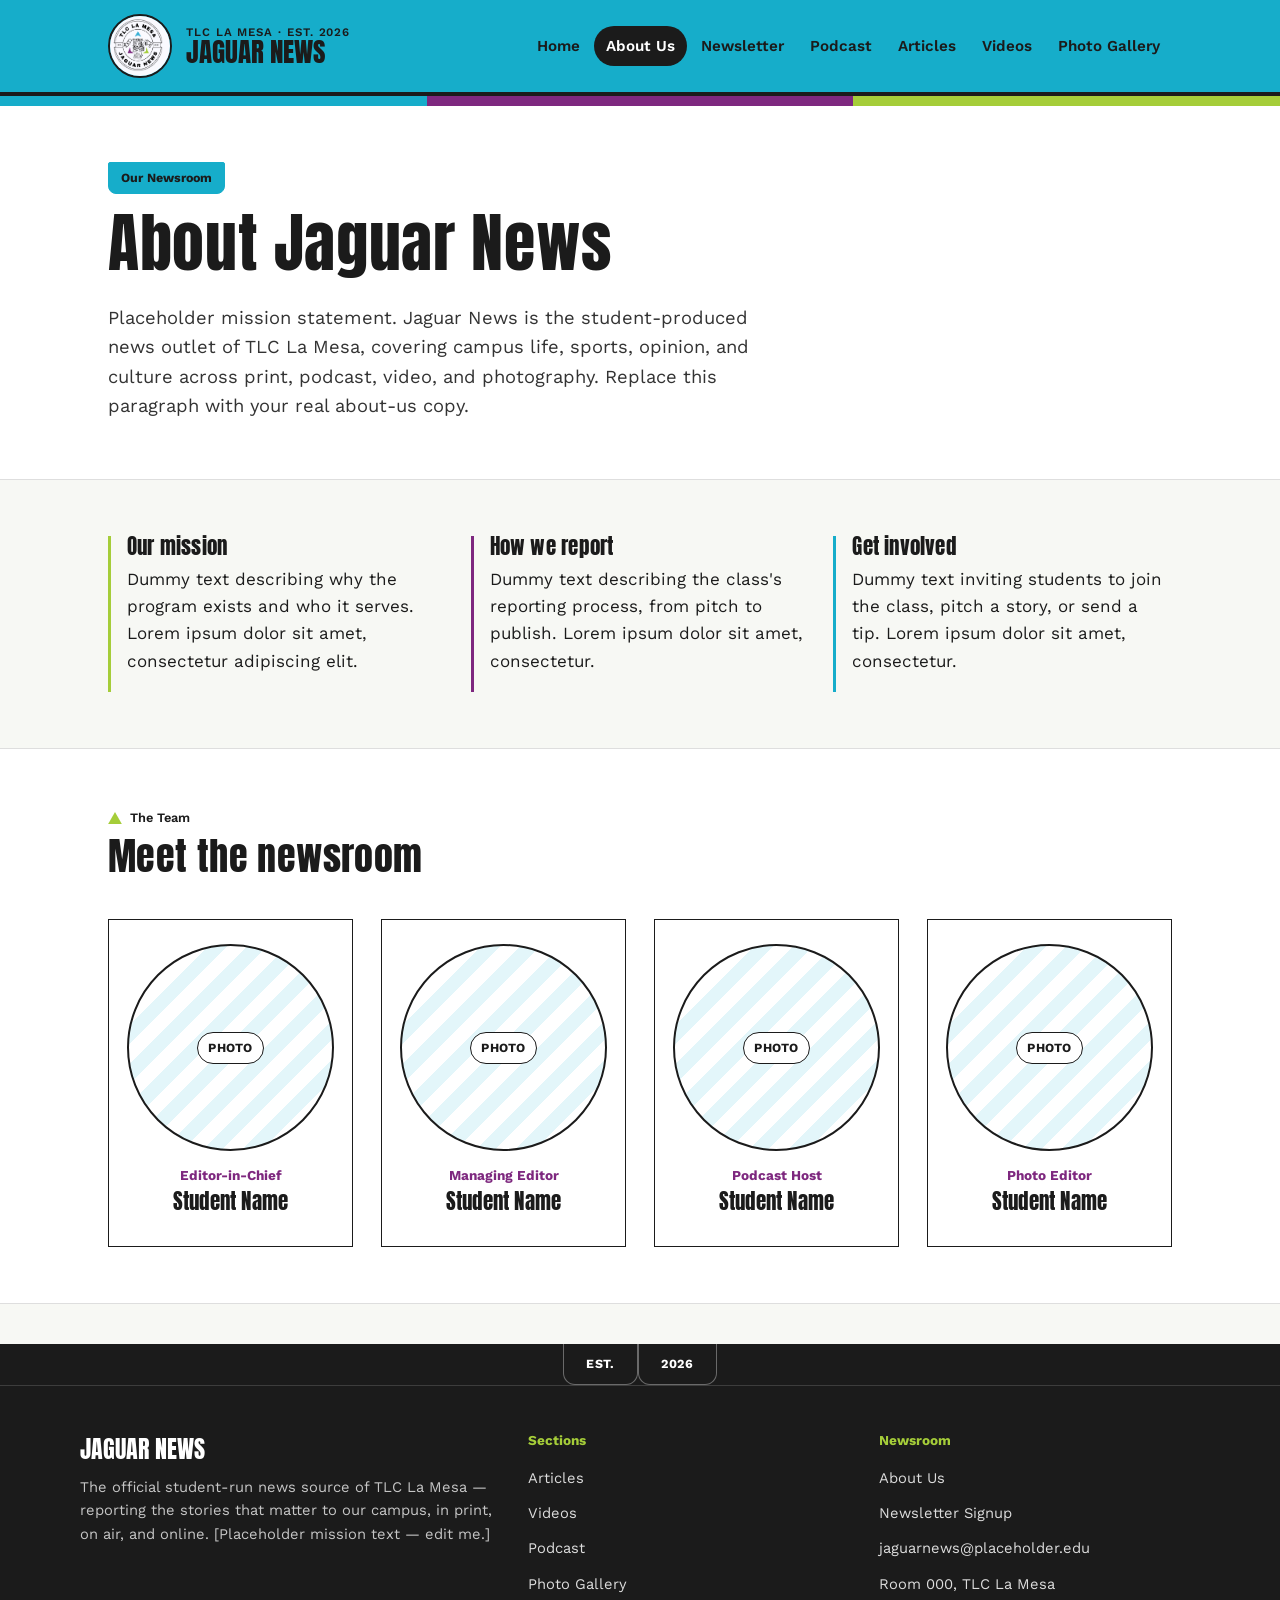
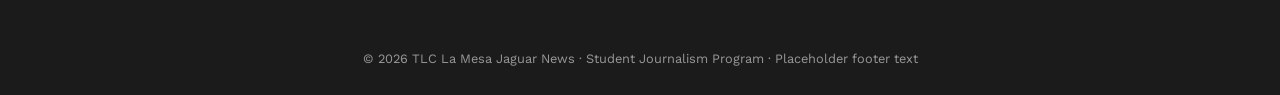
==== about.html @ 75e4c97e "Add files via upload" ====
<!DOCTYPE html>
<html lang="en">
<head>
<meta charset="UTF-8">
<meta name="viewport" content="width=device-width, initial-scale=1.0">
<title>About Us · Jaguar News — TLC La Mesa</title>
<link rel="stylesheet" href="styles.css">
</head>
<body data-page="about">
  <header class="masthead">
    <div class="wrap masthead-bar">
      <a href="index.html" class="masthead-brand">
        <img src="assets/logo.png" alt="TLC La Mesa Jaguar News badge logo">
        <span class="titles">
          <span class="kicker">TLC LA MESA · EST. 2026</span>
          <span class="name">JAGUAR NEWS</span>
        </span>
      </a>
      <nav class="masthead-nav">
        <a href="index.html">Home</a>
        <a href="about.html" class="active">About Us</a>
        <a href="newsletter.html">Newsletter</a>
        <a href="podcast.html">Podcast</a>
        <a href="articles.html">Articles</a>
        <a href="videos.html">Videos</a>
        <a href="gallery.html">Photo Gallery</a>
      </nav>
    </div>
  </header>
  <div class="ribbon"><span></span><span></span><span></span></div>

  <section class="page-head">
    <div class="wrap">
      <div class="tag-strip"><span class="tag cyan">Our Newsroom</span></div>
      <h1>About Jaguar News</h1>
      <p class="lede" data-field="lede">Placeholder mission statement. Jaguar News is the student-produced news outlet of TLC La Mesa, covering campus life, sports, opinion, and culture across print, podcast, video, and photography. Replace this paragraph with your real about-us copy.</p>
    </div>
  </section>

  <section class="block">
    <div class="wrap">
      <div class="value-row">
        <div class="value">
          <h3>Our mission</h3>
          <p data-field="mission">Dummy text describing why the program exists and who it serves. Lorem ipsum dolor sit amet, consectetur adipiscing elit.</p>
        </div>
        <div class="value">
          <h3>How we report</h3>
          <p data-field="how_we_report">Dummy text describing the class's reporting process, from pitch to publish. Lorem ipsum dolor sit amet, consectetur.</p>
        </div>
        <div class="value">
          <h3>Get involved</h3>
          <p data-field="get_involved">Dummy text inviting students to join the class, pitch a story, or send a tip. Lorem ipsum dolor sit amet, consectetur.</p>
        </div>
      </div>
    </div>
  </section>

  <section class="block alt">
    <div class="wrap">
      <div class="block-head">
        <div>
          <span class="eyebrow-tri"><svg viewBox="0 0 16 14"><polygon points="8,0 16,14 0,14" fill="#a5cd39"/></svg> The Team</span>
          <h2>Meet the newsroom</h2>
        </div>
      </div>
      <div class="grid cols-4" data-list="team" data-template="team-card" data-item-tag="div" data-item-class="card staff-card">
        <div class="card staff-card">
          <div class="ph r-1-1" data-label="PHOTO"></div>
          <p class="role">Editor-in-Chief</p>
          <h3>Student Name</h3>
        </div>
        <div class="card staff-card">
          <div class="ph r-1-1" data-label="PHOTO"></div>
          <p class="role">Managing Editor</p>
          <h3>Student Name</h3>
        </div>
        <div class="card staff-card">
          <div class="ph r-1-1" data-label="PHOTO"></div>
          <p class="role">Podcast Host</p>
          <h3>Student Name</h3>
        </div>
        <div class="card staff-card">
          <div class="ph r-1-1" data-label="PHOTO"></div>
          <p class="role">Photo Editor</p>
          <h3>Student Name</h3>
        </div>
      </div>
    </div>
  </section>

  <footer class="site-foot">
    <div class="foot-tabs">
      <span class="foot-tab">EST.</span>
      <span class="foot-tab">2026</span>
    </div>
    <div class="wrap foot-main">
      <div>
        <div class="name">JAGUAR NEWS</div>
        <p>The official student-run news source of TLC La Mesa — reporting the stories that matter to our campus, in print, on air, and online. [Placeholder mission text — edit me.]</p>
      </div>
      <div>
        <h4>Sections</h4>
        <ul>
          <li><a href="articles.html">Articles</a></li>
          <li><a href="videos.html">Videos</a></li>
          <li><a href="podcast.html">Podcast</a></li>
          <li><a href="gallery.html">Photo Gallery</a></li>
        </ul>
      </div>
      <div>
        <h4>Newsroom</h4>
        <ul>
          <li><a href="about.html">About Us</a></li>
          <li><a href="newsletter.html">Newsletter Signup</a></li>
          <li><a href="mailto:jaguarnews@placeholder.edu">jaguarnews@placeholder.edu</a></li>
          <li><a href="#">Room 000, TLC La Mesa</a></li>
        </ul>
      </div>
    </div>
    <div class="foot-bottom">&copy; 2026 TLC La Mesa Jaguar News · Student Journalism Program · Placeholder footer text</div>
  </footer>

<script src="assets/content-loader.js" defer></script>
</body>
</html>
---- styles.css ----
/* ============================================================
   TLC LA MESA — JAGUAR NEWS
   Shared stylesheet
   ============================================================ */

@import url('https://fonts.googleapis.com/css2?family=Anton&family=Work+Sans:ital,wght@0,400;0,500;0,600;0,700;1,400&display=swap');

:root{
  --cyan:        #16adca;
  --cyan-dark:   #0e8aa3;
  --cyan-pale:   #e3f6fa;
  --purple:      #7e287f;
  --green:       #a5cd39;
  --ink:         #1b1b1b;
  --paper:       #f7f8f4;
  --white:       #ffffff;
  --line:        rgba(27,27,27,.14);

  --font-display: 'Anton', 'Arial Narrow', sans-serif;
  --font-body: 'Work Sans', -apple-system, BlinkMacSystemFont, sans-serif;

  --max: 1120px;
}

*{ box-sizing:border-box; }
html{ scroll-behavior:smooth; }

body{
  margin:0;
  background:var(--paper);
  color:var(--ink);
  font-family:var(--font-body);
  font-size:17px;
  line-height:1.6;
  -webkit-font-smoothing:antialiased;
}

img{ max-width:100%; display:block; }

a{ color:var(--purple); text-decoration-thickness:1.5px; text-underline-offset:2px; }
a:focus-visible, button:focus-visible, input:focus-visible{
  outline:3px solid var(--cyan-dark);
  outline-offset:2px;
}

.wrap{ max-width:var(--max); margin:0 auto; padding:0 28px; }

h1,h2,h3{
  font-family:var(--font-display);
  font-weight:400;
  letter-spacing:.01em;
  line-height:1.05;
  margin:0 0 .4em;
}
h1{ font-size:clamp(2.4rem, 5vw, 4rem); }
h2{ font-size:clamp(1.7rem, 3.2vw, 2.4rem); }
h3{ font-size:1.3rem; }
p{ margin:0 0 1em; }

.eyebrow-tri{
  display:inline-flex;
  align-items:center;
  gap:8px;
  font-family:var(--font-body);
  font-weight:600;
  font-size:.8rem;
  color:var(--ink);
  margin-bottom:.6em;
}
.eyebrow-tri svg{ width:14px; height:12px; flex:none; }

/* ---------- Masthead ---------- */
.masthead{
  background:var(--cyan);
  border-bottom:4px solid var(--ink);
}
.masthead-bar{
  display:flex;
  align-items:center;
  gap:18px;
  padding:14px 28px;
  flex-wrap:wrap;
}
.masthead-brand{
  display:flex;
  align-items:center;
  gap:14px;
  text-decoration:none;
  color:var(--ink);
  margin-right:auto;
}
.masthead-brand img{
  width:64px;
  height:64px;
  border-radius:50%;
  background:var(--white);
  border:2px solid var(--ink);
}
.masthead-brand .titles{ line-height:1.05; }
.masthead-brand .titles .kicker{
  font-family:var(--font-body);
  font-weight:600;
  font-size:.72rem;
  letter-spacing:.08em;
  display:block;
}
.masthead-brand .titles .name{
  font-family:var(--font-display);
  font-size:1.7rem;
  display:block;
}

nav.masthead-nav{
  display:flex;
  flex-wrap:wrap;
  gap:4px 2px;
}
nav.masthead-nav a{
  color:var(--ink);
  text-decoration:none;
  font-weight:600;
  font-size:.95rem;
  padding:8px 12px;
  border-radius:999px;
  transition:background .15s ease;
}
nav.masthead-nav a:hover{ background:rgba(255,255,255,.45); }
nav.masthead-nav a.active{ background:var(--ink); color:var(--white); }

/* ---------- Ribbon (tri-color strip echoing the logo) ---------- */
.ribbon{
  display:flex;
  height:10px;
}
.ribbon span{ flex:1; }
.ribbon span:nth-child(1){ background:var(--cyan); }
.ribbon span:nth-child(2){ background:var(--purple); }
.ribbon span:nth-child(3){ background:var(--green); }

/* ---------- Page header band ---------- */
.page-head{
  background:var(--white);
  border-bottom:1px solid var(--line);
  padding:56px 0 40px;
}
.page-head .tag-strip{
  display:flex;
  gap:10px;
  margin-bottom:16px;
}
.tag{
  font-family:var(--font-body);
  font-weight:700;
  font-size:.78rem;
  padding:5px 12px 5px 12px;
  border:1.5px solid var(--ink);
  border-radius:2px 2px 8px 8px;
  background:var(--paper);
}
.tag.purple{ background:var(--purple); color:var(--white); border-color:var(--purple); }
.tag.green{ background:var(--green); color:var(--ink); border-color:var(--green); }
.tag.cyan{ background:var(--cyan); color:var(--ink); border-color:var(--cyan); }

.lede{ font-size:1.15rem; max-width:62ch; color:#333; }

/* ---------- Hero (home) ---------- */
.hero{
  background:var(--white);
  border-bottom:1px solid var(--line);
  padding:48px 0 56px;
}
.hero-grid{
  display:grid;
  grid-template-columns:1.1fr .9fr;
  gap:40px;
  align-items:start;
}
.hero h1{ margin-bottom:.3em; }
.byline{
  font-size:.92rem;
  color:#555;
  margin-bottom:1.2em;
}
.byline .dot{ margin:0 8px; opacity:.5; }

.btn{
  display:inline-flex;
  align-items:center;
  gap:8px;
  font-family:var(--font-body);
  font-weight:700;
  font-size:.95rem;
  padding:12px 22px;
  border-radius:999px;
  border:2px solid var(--ink);
  background:var(--ink);
  color:var(--white);
  text-decoration:none;
  cursor:pointer;
}
.btn:hover{ background:var(--white); color:var(--ink); }
.btn.outline{ background:transparent; color:var(--ink); }
.btn.outline:hover{ background:var(--ink); color:var(--white); }
.btn.cyan{ background:var(--cyan); border-color:var(--ink); color:var(--ink); }
.btn.cyan:hover{ background:var(--ink); color:var(--white); }

/* ---------- Placeholder media block ---------- */
.ph{
  position:relative;
  width:100%;
  border:2px solid var(--ink);
  background:
    repeating-linear-gradient(135deg, var(--cyan-pale) 0 14px, var(--white) 14px 28px);
  display:flex;
  align-items:center;
  justify-content:center;
  color:var(--ink);
  overflow:hidden;
}
.ph::after{
  content:attr(data-label);
  position:relative;
  font-family:var(--font-body);
  font-weight:700;
  font-size:.78rem;
  letter-spacing:.02em;
  background:var(--white);
  border:1.5px solid var(--ink);
  padding:5px 10px;
  border-radius:999px;
}
.ph.r-16-9{ aspect-ratio:16/9; }
.ph.r-4-3{ aspect-ratio:4/3; }
.ph.r-1-1{ aspect-ratio:1/1; }
.ph.r-3-2{ aspect-ratio:3/2; }

/* ---------- Section shell ---------- */
section.block{ padding:56px 0; }
section.block.alt{ background:var(--white); border-top:1px solid var(--line); border-bottom:1px solid var(--line); }
.block-head{
  display:flex;
  justify-content:space-between;
  align-items:flex-end;
  gap:20px;
  margin-bottom:28px;
  flex-wrap:wrap;
}
.block-head p{ margin:0; color:#555; max-width:50ch; }

/* ---------- Cards ---------- */
.grid{ display:grid; gap:28px; }
.grid.cols-3{ grid-template-columns:repeat(3,1fr); }
.grid.cols-2{ grid-template-columns:repeat(2,1fr); }
.grid.cols-4{ grid-template-columns:repeat(4,1fr); }

.card{
  background:var(--white);
  border:1.5px solid var(--ink);
  display:flex;
  flex-direction:column;
}
.card .card-body{ padding:18px 20px 22px; }
.card h3{ margin-bottom:.35em; }
.card p{ color:#444; font-size:.96rem; margin-bottom:.8em; }
.card .card-meta{
  font-size:.8rem;
  font-weight:600;
  color:var(--purple);
  margin-bottom:.5em;
}
.card .read-more{ font-weight:700; font-size:.9rem; }

/* pill filters */
.filters{ display:flex; flex-wrap:wrap; gap:10px; margin-bottom:32px; }
.filters button{
  font-family:var(--font-body);
  font-weight:600;
  font-size:.88rem;
  padding:9px 18px;
  border-radius:999px;
  border:1.5px solid var(--ink);
  background:var(--white);
  cursor:pointer;
}
.filters button.is-on{ background:var(--ink); color:var(--white); }

/* ---------- Triangle divider (motif from the badge) ---------- */
.tri-divider{
  display:flex;
  align-items:center;
  justify-content:center;
  gap:14px;
  margin:8px 0 40px;
}
.tri-divider svg{ width:16px; height:14px; }
.tri-divider .rule{ height:1px; background:var(--line); flex:1; max-width:220px; }

/* ---------- Teaser strip (home) ---------- */
.teaser{
  border:1.5px solid var(--ink);
  background:var(--white);
  padding:26px 24px;
  display:flex;
  flex-direction:column;
  gap:10px;
}
.teaser .icon-badge{
  width:46px; height:46px;
  border-radius:50%;
  border:1.5px solid var(--ink);
  display:flex; align-items:center; justify-content:center;
  flex:none;
}
.teaser .icon-badge svg{ width:22px; height:22px; }
.teaser.cyan .icon-badge{ background:var(--cyan); }
.teaser.purple .icon-badge{ background:var(--purple); }
.teaser.green .icon-badge{ background:var(--green); }

/* ---------- Newsletter form (visual placeholder) ---------- */
.signup{
  background:var(--cyan);
  border:2px solid var(--ink);
  padding:36px;
  display:grid;
  grid-template-columns:1.1fr .9fr;
  gap:30px;
  align-items:center;
}
.signup form{ display:flex; gap:0; }
.signup input[type=email]{
  flex:1;
  font-family:var(--font-body);
  font-size:1rem;
  padding:14px 16px;
  border:2px solid var(--ink);
  border-right:none;
  background:var(--white);
}
.signup .btn{ border-radius:0; }

.issue-list{ list-style:none; margin:0; padding:0; }
.issue-list li{
  display:flex;
  justify-content:space-between;
  gap:16px;
  padding:18px 0;
  border-bottom:1px solid var(--line);
}
.issue-list li:first-child{ border-top:1px solid var(--line); }
.issue-list .issue-date{ color:#666; font-size:.88rem; white-space:nowrap; }

/* ---------- Podcast episode rows ---------- */
.episode{
  display:grid;
  grid-template-columns:64px 1fr auto;
  gap:18px;
  align-items:center;
  padding:20px;
  border:1.5px solid var(--ink);
  background:var(--white);
  margin-bottom:16px;
}
.episode .ep-num{
  font-family:var(--font-display);
  font-size:1.6rem;
  color:var(--purple);
  text-align:center;
}
.player-bar{
  display:flex;
  align-items:center;
  gap:10px;
  margin-top:8px;
}
.player-bar .track{
  flex:1;
  height:6px;
  border-radius:999px;
  background:var(--line);
  position:relative;
}
.player-bar .track::before{
  content:"";
  position:absolute; left:0; top:0; bottom:0;
  width:35%;
  border-radius:999px;
  background:var(--cyan-dark);
}
.play-btn{
  width:40px; height:40px;
  border-radius:50%;
  border:2px solid var(--ink);
  background:var(--green);
  display:flex; align-items:center; justify-content:center;
  flex:none;
}
.subscribe-row{ display:flex; flex-wrap:wrap; gap:12px; margin-top:20px; }

/* ---------- Gallery masonry-ish ---------- */
.gallery-grid{
  columns:3;
  column-gap:22px;
}
.gallery-grid figure{
  margin:0 0 22px;
  break-inside:avoid;
  border:1.5px solid var(--ink);
  background:var(--white);
}
.gallery-grid figcaption{
  padding:10px 14px;
  font-size:.85rem;
  color:#444;
}

/* ---------- About / staff ---------- */
.staff-card{
  text-align:center;
  padding:24px 18px 26px;
}
.staff-card .ph.r-1-1{ margin-bottom:14px; border-radius:50%; }
.staff-card .role{ color:var(--purple); font-weight:700; font-size:.85rem; margin-bottom:.3em; }

.value-row{
  display:grid;
  grid-template-columns:repeat(3,1fr);
  gap:24px;
}
.value-row .value{ border-left:3px solid var(--green); padding-left:16px; }
.value-row .value:nth-child(2){ border-left-color:var(--purple); }
.value-row .value:nth-child(3){ border-left-color:var(--cyan); }

/* ---------- Footer ---------- */
footer.site-foot{
  background:var(--ink);
  color:var(--white);
  padding:0;
  margin-top:40px;
}
.foot-tabs{
  display:flex;
  align-items:center;
  justify-content:center;
  gap:0;
  border-bottom:1px solid rgba(255,255,255,.15);
}
.foot-tab{
  font-family:var(--font-body);
  font-weight:700;
  font-size:.78rem;
  letter-spacing:.06em;
  padding:10px 22px;
  border:1px solid rgba(255,255,255,.35);
  border-top:none;
  border-radius:0 0 12px 12px;
}
.foot-main{
  display:grid;
  grid-template-columns:1.3fr 1fr 1fr;
  gap:30px;
  padding:44px 0 28px;
}
.foot-main .name{ font-family:var(--font-display); font-size:1.5rem; margin-bottom:.3em; }
.foot-main p{ color:rgba(255,255,255,.75); font-size:.92rem; }
.foot-main h4{
  font-family:var(--font-body);
  font-size:.85rem;
  font-weight:700;
  margin:0 0 12px;
  color:var(--green);
}
.foot-main ul{ list-style:none; margin:0; padding:0; }
.foot-main li{ margin-bottom:8px; }
.foot-main a{ color:rgba(255,255,255,.85); text-decoration:none; font-size:.92rem; }
.foot-main a:hover{ text-decoration:underline; }
.foot-bottom{
  text-align:center;
  padding:16px 0 26px;
  font-size:.8rem;
  color:rgba(255,255,255,.55);
}

/* ---------- Responsive ---------- */
@media (max-width: 860px){
  .hero-grid, .signup, .value-row{ grid-template-columns:1fr; }
  .grid.cols-3, .grid.cols-4{ grid-template-columns:repeat(2,1fr); }
  .foot-main{ grid-template-columns:1fr; }
  .gallery-grid{ columns:2; }
  .signup form{ flex-direction:column; }
  .signup input[type=email]{ border-right:2px solid var(--ink); }
}
@media (max-width: 560px){
  .grid.cols-3, .grid.cols-4, .grid.cols-2{ grid-template-columns:1fr; }
  .masthead-bar{ flex-direction:column; align-items:flex-start; }
  .gallery-grid{ columns:1; }
  .episode{ grid-template-columns:44px 1fr; }
  .episode .subscribe-row{ grid-column:1/-1; }
}
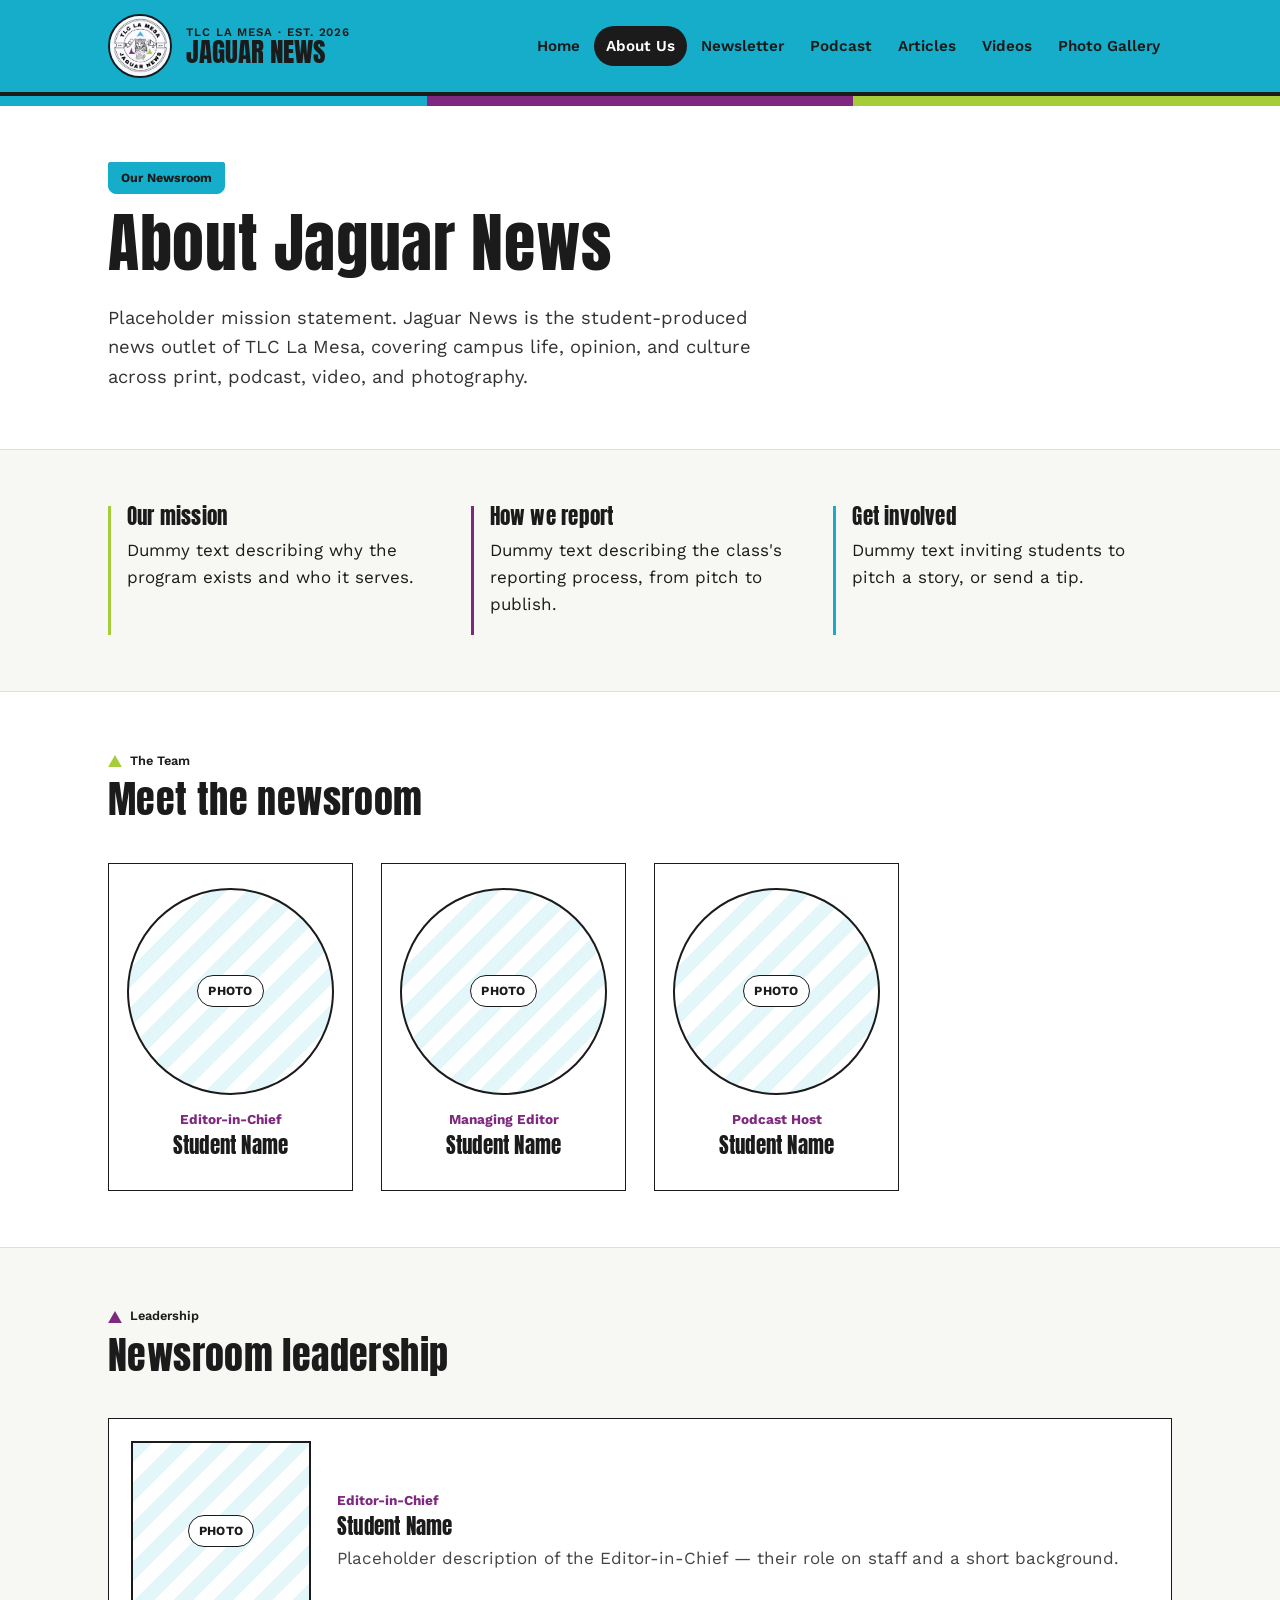
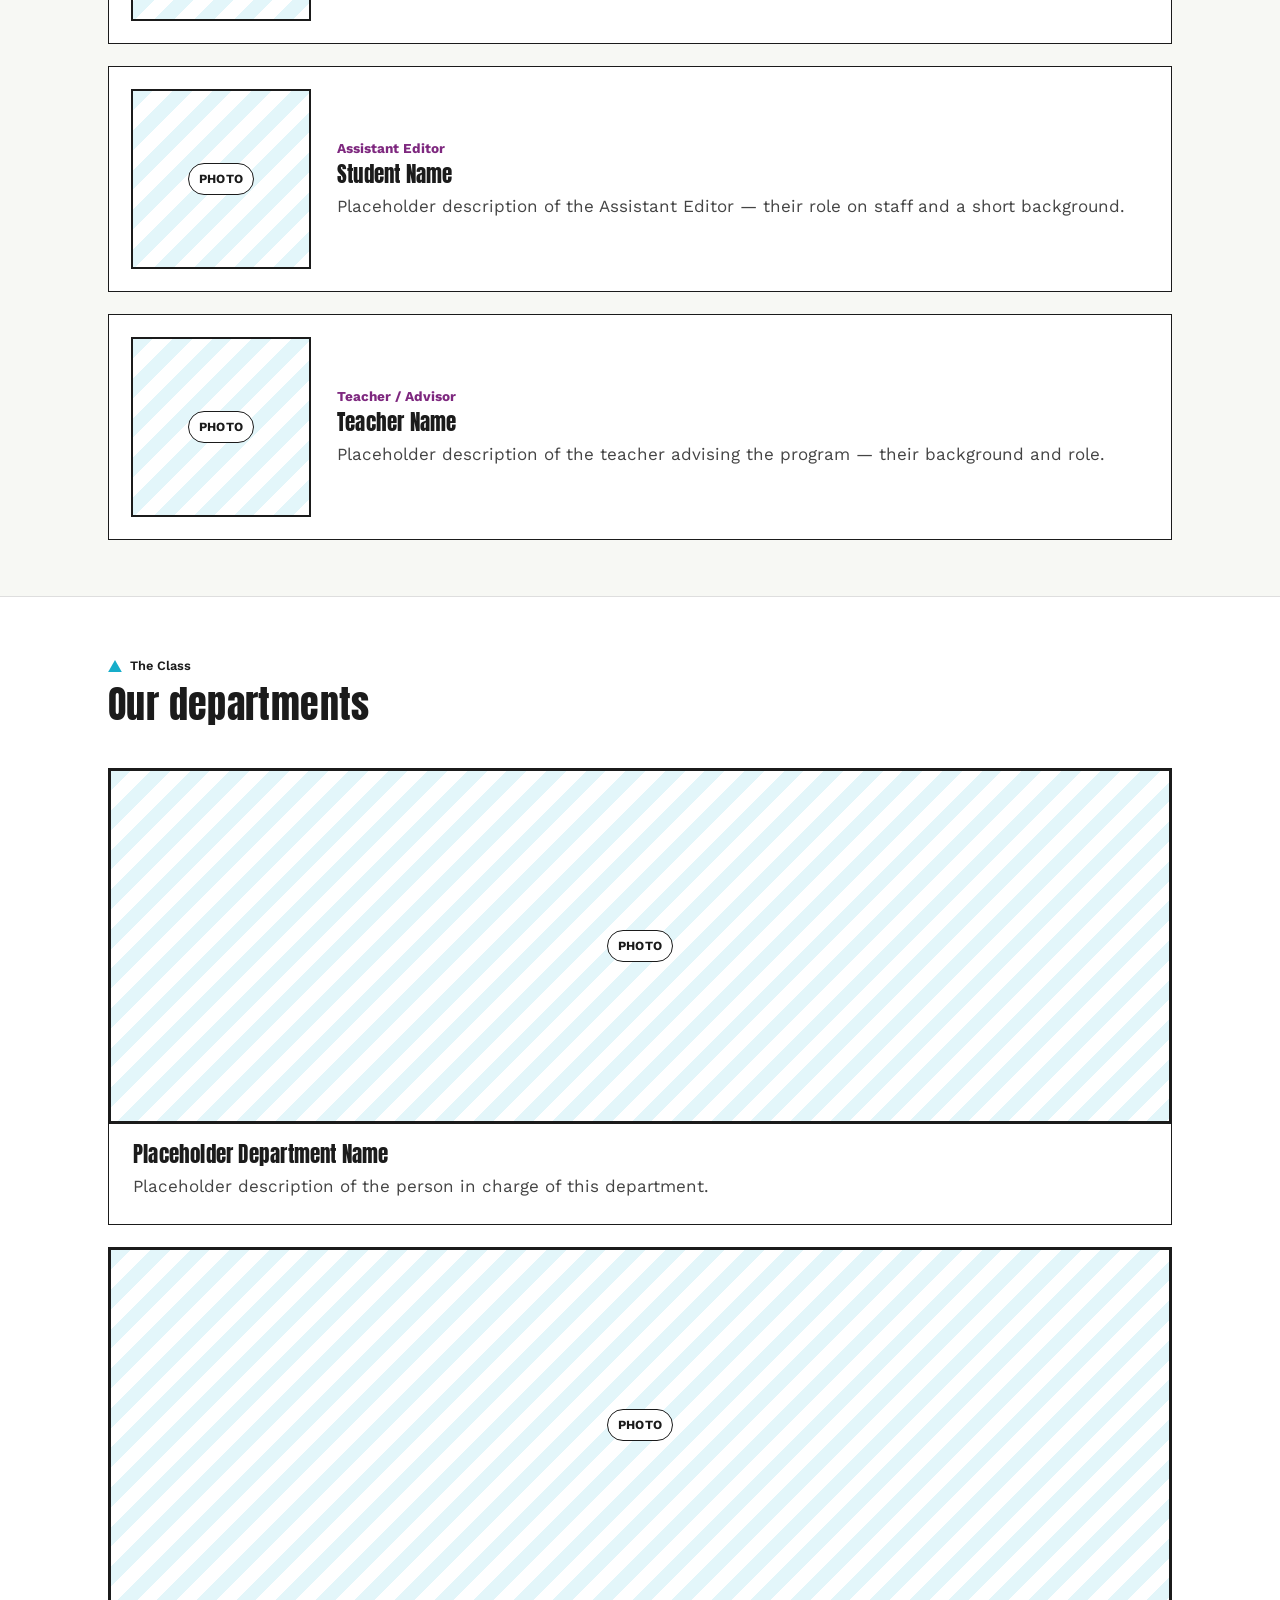
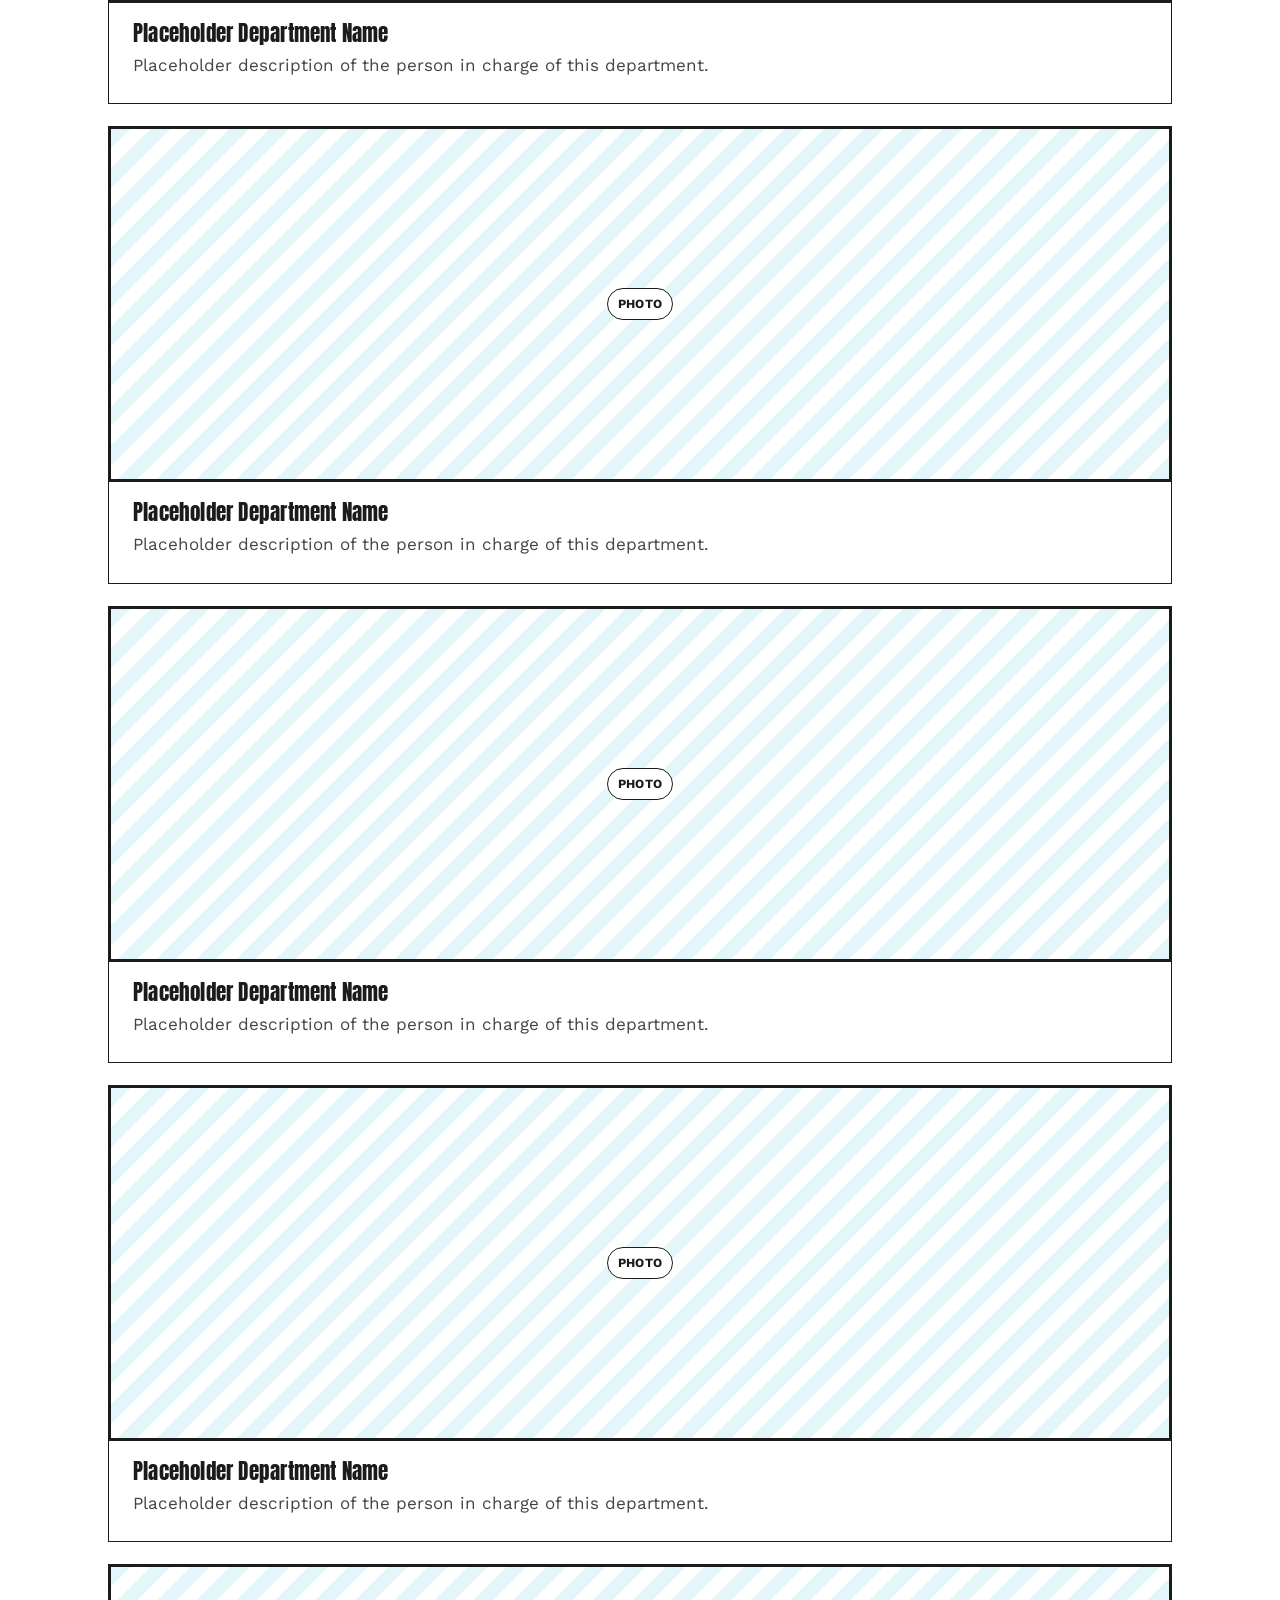
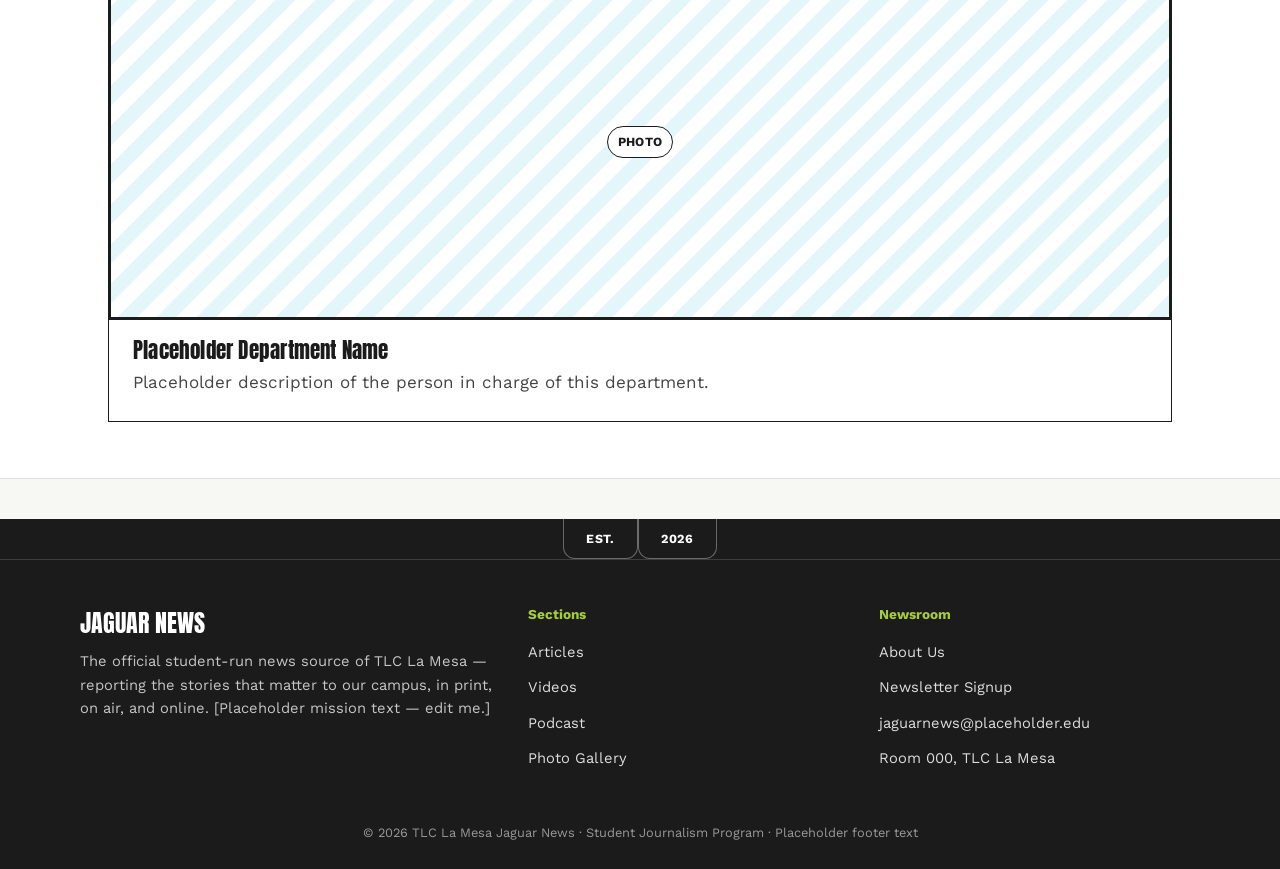
==== commit 3280cf91: "Add files via upload" ====
--- a/about.html
+++ b/about.html
@@ -89,6 +89,106 @@
     </div>
   </section>
 
+  <section class="block">
+    <div class="wrap">
+      <div class="block-head">
+        <div>
+          <span class="eyebrow-tri"><svg viewBox="0 0 16 14"><polygon points="8,0 16,14 0,14" fill="#7e287f"/></svg> Leadership</span>
+          <h2>Newsroom leadership</h2>
+        </div>
+      </div>
+      <div class="leadership-list"
+           data-list="leadership"
+           data-template="leadership-row"
+           data-item-tag="div"
+           data-item-class="leadership-row">
+        <div class="leadership-row">
+          <div class="leadership-photo"><div class="ph r-1-1" data-label="PHOTO"></div></div>
+          <div class="leadership-body">
+            <p class="role">Editor-in-Chief</p>
+            <h3>Student Name</h3>
+            <p>Placeholder description of the Editor-in-Chief — their role on staff and a short background.</p>
+          </div>
+        </div>
+        <div class="leadership-row">
+          <div class="leadership-photo"><div class="ph r-1-1" data-label="PHOTO"></div></div>
+          <div class="leadership-body">
+            <p class="role">Assistant Editor</p>
+            <h3>Student Name</h3>
+            <p>Placeholder description of the Assistant Editor — their role on staff and a short background.</p>
+          </div>
+        </div>
+        <div class="leadership-row">
+          <div class="leadership-photo"><div class="ph r-1-1" data-label="PHOTO"></div></div>
+          <div class="leadership-body">
+            <p class="role">Teacher / Advisor</p>
+            <h3>Teacher Name</h3>
+            <p>Placeholder description of the teacher advising the program — their background and role.</p>
+          </div>
+        </div>
+      </div>
+    </div>
+  </section>
+
+  <section class="block alt">
+    <div class="wrap">
+      <div class="block-head">
+        <div>
+          <span class="eyebrow-tri"><svg viewBox="0 0 16 14"><polygon points="8,0 16,14 0,14" fill="#16adca"/></svg> The Class</span>
+          <h2>Our departments</h2>
+        </div>
+      </div>
+      <div class="department-list"
+           data-list="departments"
+           data-template="department-row"
+           data-item-tag="div"
+           data-item-class="department-row">
+        <div class="department-row">
+          <div class="department-photo"><div class="ph r-3-1" data-label="PHOTO"></div></div>
+          <div class="department-body">
+            <h3>Placeholder Department Name</h3>
+            <p>Placeholder description of the person in charge of this department.</p>
+          </div>
+        </div>
+        <div class="department-row">
+          <div class="department-photo"><div class="ph r-3-1" data-label="PHOTO"></div></div>
+          <div class="department-body">
+            <h3>Placeholder Department Name</h3>
+            <p>Placeholder description of the person in charge of this department.</p>
+          </div>
+        </div>
+        <div class="department-row">
+          <div class="department-photo"><div class="ph r-3-1" data-label="PHOTO"></div></div>
+          <div class="department-body">
+            <h3>Placeholder Department Name</h3>
+            <p>Placeholder description of the person in charge of this department.</p>
+          </div>
+        </div>
+        <div class="department-row">
+          <div class="department-photo"><div class="ph r-3-1" data-label="PHOTO"></div></div>
+          <div class="department-body">
+            <h3>Placeholder Department Name</h3>
+            <p>Placeholder description of the person in charge of this department.</p>
+          </div>
+        </div>
+        <div class="department-row">
+          <div class="department-photo"><div class="ph r-3-1" data-label="PHOTO"></div></div>
+          <div class="department-body">
+            <h3>Placeholder Department Name</h3>
+            <p>Placeholder description of the person in charge of this department.</p>
+          </div>
+        </div>
+        <div class="department-row">
+          <div class="department-photo"><div class="ph r-3-1" data-label="PHOTO"></div></div>
+          <div class="department-body">
+            <h3>Placeholder Department Name</h3>
+            <p>Placeholder description of the person in charge of this department.</p>
+          </div>
+        </div>
+      </div>
+    </div>
+  </section>
+
   <footer class="site-foot">
     <div class="foot-tabs">
       <span class="foot-tab">EST.</span>
--- a/styles.css
+++ b/styles.css
@@ -233,6 +233,33 @@
 .ph.r-4-3{ aspect-ratio:4/3; }
 .ph.r-1-1{ aspect-ratio:1/1; }
 .ph.r-3-2{ aspect-ratio:3/2; }
+.ph.r-3-1{ aspect-ratio:3/1; }
+
+/* ---------- Video embed (YouTube iframe) ----------
+   Same frame look as .ph, but WITHOUT the ::after label pill —
+   that pill is what showed up as a stray empty bar next to real videos. */
+.video-embed{
+  position:relative;
+  width:100%;
+  aspect-ratio:16/9;
+  border:2px solid var(--ink);
+  overflow:hidden;
+}
+.video-embed iframe{
+  display:block;
+  width:100%;
+  height:100%;
+  border:0;
+}
+
+/* ---------- Featured video (videos page top) ---------- */
+.featured-video{
+  max-width:760px;
+  margin:0 auto 48px;
+}
+.featured-video-player{ margin-bottom:18px; }
+.featured-video-title{ margin-bottom:.3em; }
+.featured-video-desc{ color:#444; margin-bottom:0; }
 
 /* ---------- Section shell ---------- */
 section.block{ padding:56px 0; }
@@ -396,22 +423,144 @@
 }
 .subscribe-row{ display:flex; flex-wrap:wrap; gap:12px; margin-top:20px; }
 
-/* ---------- Gallery masonry-ish ---------- */
+/* ---------- Gallery: topic cards with hover preview ---------- */
+.gallery-hint{
+  font-size:.9rem;
+  color:#666;
+  margin:-6px 0 26px;
+}
 .gallery-grid{
+  display:grid;
+  grid-template-columns:repeat(3,1fr);
+  gap:28px;
+}
+.gallery-topic-card{
+  position:relative;
+  display:block;
+  border:1.5px solid var(--ink);
+  background:var(--white);
+  color:var(--ink);
+  text-decoration:none;
+}
+.gtc-cover{
+  aspect-ratio:4/3;
+  overflow:hidden;
+  border-bottom:1.5px solid var(--ink);
+}
+.gtc-cover img{
+  width:100%;
+  height:100%;
+  object-fit:cover;
+}
+.gtc-cover .ph{ height:100%; }
+.gtc-title{ padding:14px 16px 16px; }
+.gtc-title h3{ margin:0; }
+
+/* the preview panel: hidden until hover/focus, floats above the card */
+.gtc-preview{
+  position:absolute;
+  left:50%;
+  bottom:calc(100% + 12px);
+  transform:translate(-50%, 6px);
+  width:min(300px, 80vw);
+  background:var(--white);
+  border:2px solid var(--ink);
+  padding:14px;
+  opacity:0;
+  visibility:hidden;
+  pointer-events:none;
+  transition:opacity .15s ease, transform .15s ease;
+  box-shadow:0 12px 26px rgba(0,0,0,.2);
+  z-index:30;
+}
+.gtc-preview img,
+.gtc-preview .ph{
+  width:100%;
+  aspect-ratio:4/3;
+  object-fit:cover;
+  border:1.5px solid var(--ink);
+  margin-bottom:12px;
+}
+.gtc-preview p{
+  font-size:.9rem;
+  color:#333;
+  margin-bottom:10px;
+}
+.gtc-cta{
+  display:inline-block;
+  font-weight:700;
+  font-size:.86rem;
+  color:var(--purple);
+}
+.gallery-topic-card:hover .gtc-preview,
+.gallery-topic-card:focus-visible .gtc-preview{
+  opacity:1;
+  visibility:visible;
+  pointer-events:auto;
+  transform:translate(-50%, 0);
+}
+
+/* ---------- Photo grid (topic sub-page: every photo in one album) ---------- */
+.back-link{
+  display:inline-block;
+  font-weight:600;
+  font-size:.9rem;
+  margin-bottom:14px;
+}
+.photo-grid{
   columns:3;
   column-gap:22px;
 }
-.gallery-grid figure{
+.photo-grid figure{
   margin:0 0 22px;
   break-inside:avoid;
   border:1.5px solid var(--ink);
   background:var(--white);
 }
-.gallery-grid figcaption{
+.photo-grid figcaption{
   padding:10px 14px;
   font-size:.85rem;
   color:#444;
 }
+
+/* ---------- About page: Leadership (photo left, description right) ---------- */
+.leadership-list{ display:flex; flex-direction:column; gap:22px; }
+.leadership-row{
+  display:grid;
+  grid-template-columns:180px 1fr;
+  gap:26px;
+  align-items:center;
+  border:1.5px solid var(--ink);
+  background:var(--white);
+  padding:22px;
+}
+.leadership-photo img{
+  width:100%;
+  aspect-ratio:1/1;
+  object-fit:cover;
+  border:1.5px solid var(--ink);
+}
+.leadership-photo .ph{ aspect-ratio:1/1; }
+.leadership-body .role{ color:var(--purple); font-weight:700; font-size:.85rem; margin-bottom:.3em; }
+.leadership-body h3{ margin-bottom:.35em; }
+.leadership-body p:last-child{ margin-bottom:0; color:#444; }
+
+/* ---------- About page: Our Departments (photo top, description below) ---------- */
+.department-list{ display:flex; flex-direction:column; gap:22px; }
+.department-row{
+  border:1.5px solid var(--ink);
+  background:var(--white);
+}
+.department-photo{ border-bottom:1.5px solid var(--ink); }
+.department-photo img{
+  width:100%;
+  aspect-ratio:3/1;
+  object-fit:cover;
+  display:block;
+}
+.department-body{ padding:20px 24px 24px; }
+.department-body h3{ margin-bottom:.35em; }
+.department-body p{ color:#444; margin-bottom:0; }
 
 /* ---------- About / staff ---------- */
 .staff-card{
@@ -485,14 +634,21 @@
   .hero-grid, .signup, .value-row{ grid-template-columns:1fr; }
   .grid.cols-3, .grid.cols-4{ grid-template-columns:repeat(2,1fr); }
   .foot-main{ grid-template-columns:1fr; }
-  .gallery-grid{ columns:2; }
+  .gallery-grid{ grid-template-columns:repeat(2,1fr); }
+  .photo-grid{ columns:2; }
   .signup form{ flex-direction:column; }
   .signup input[type=email]{ border-right:2px solid var(--ink); }
+}
+@media (max-width: 640px){
+  .leadership-row{ grid-template-columns:1fr; }
+  .leadership-photo{ max-width:200px; margin:0 auto; }
 }
 @media (max-width: 560px){
   .grid.cols-3, .grid.cols-4, .grid.cols-2{ grid-template-columns:1fr; }
   .masthead-bar{ flex-direction:column; align-items:flex-start; }
-  .gallery-grid{ columns:1; }
+  .gallery-grid{ grid-template-columns:1fr; }
+  .photo-grid{ columns:1; }
+  .gtc-preview{ display:none; } /* on phones there's no hover — tap goes straight to the topic page */
   .episode{ grid-template-columns:44px 1fr; }
   .episode .subscribe-row{ grid-column:1/-1; }
 }
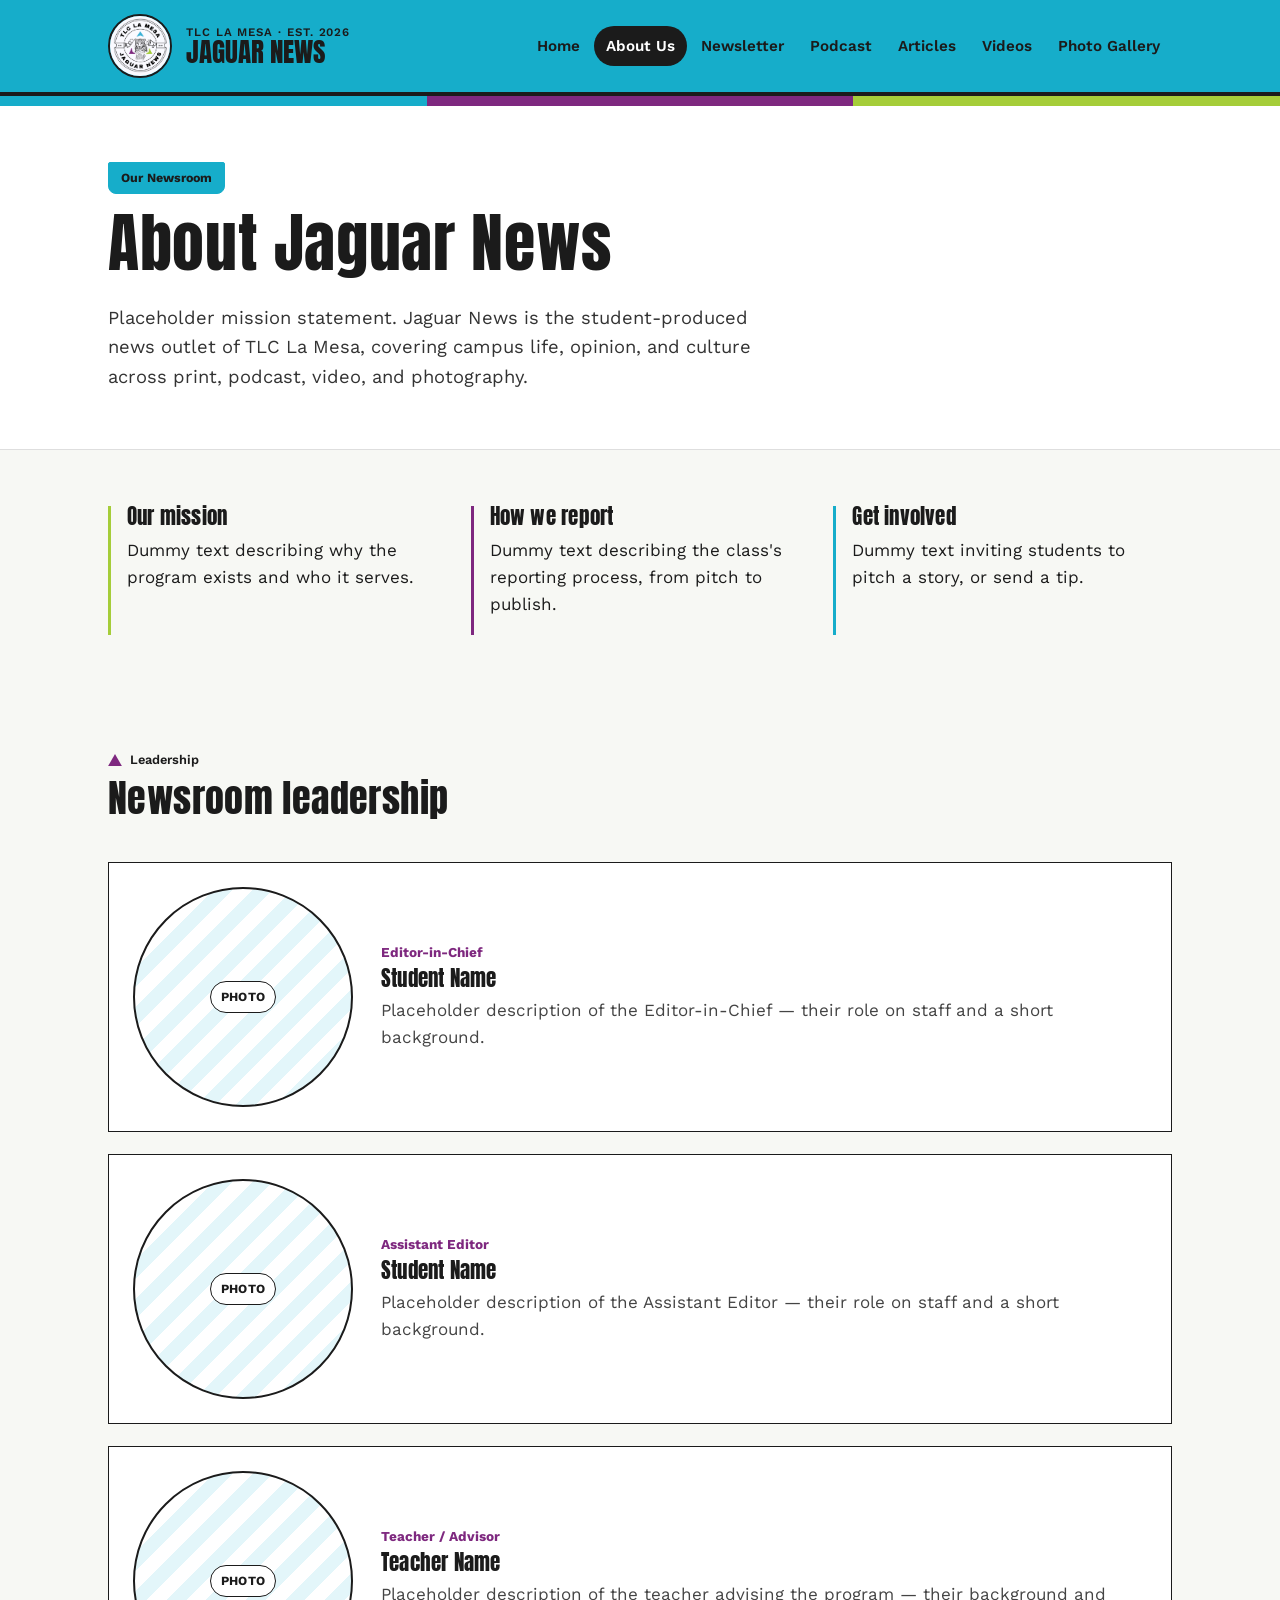
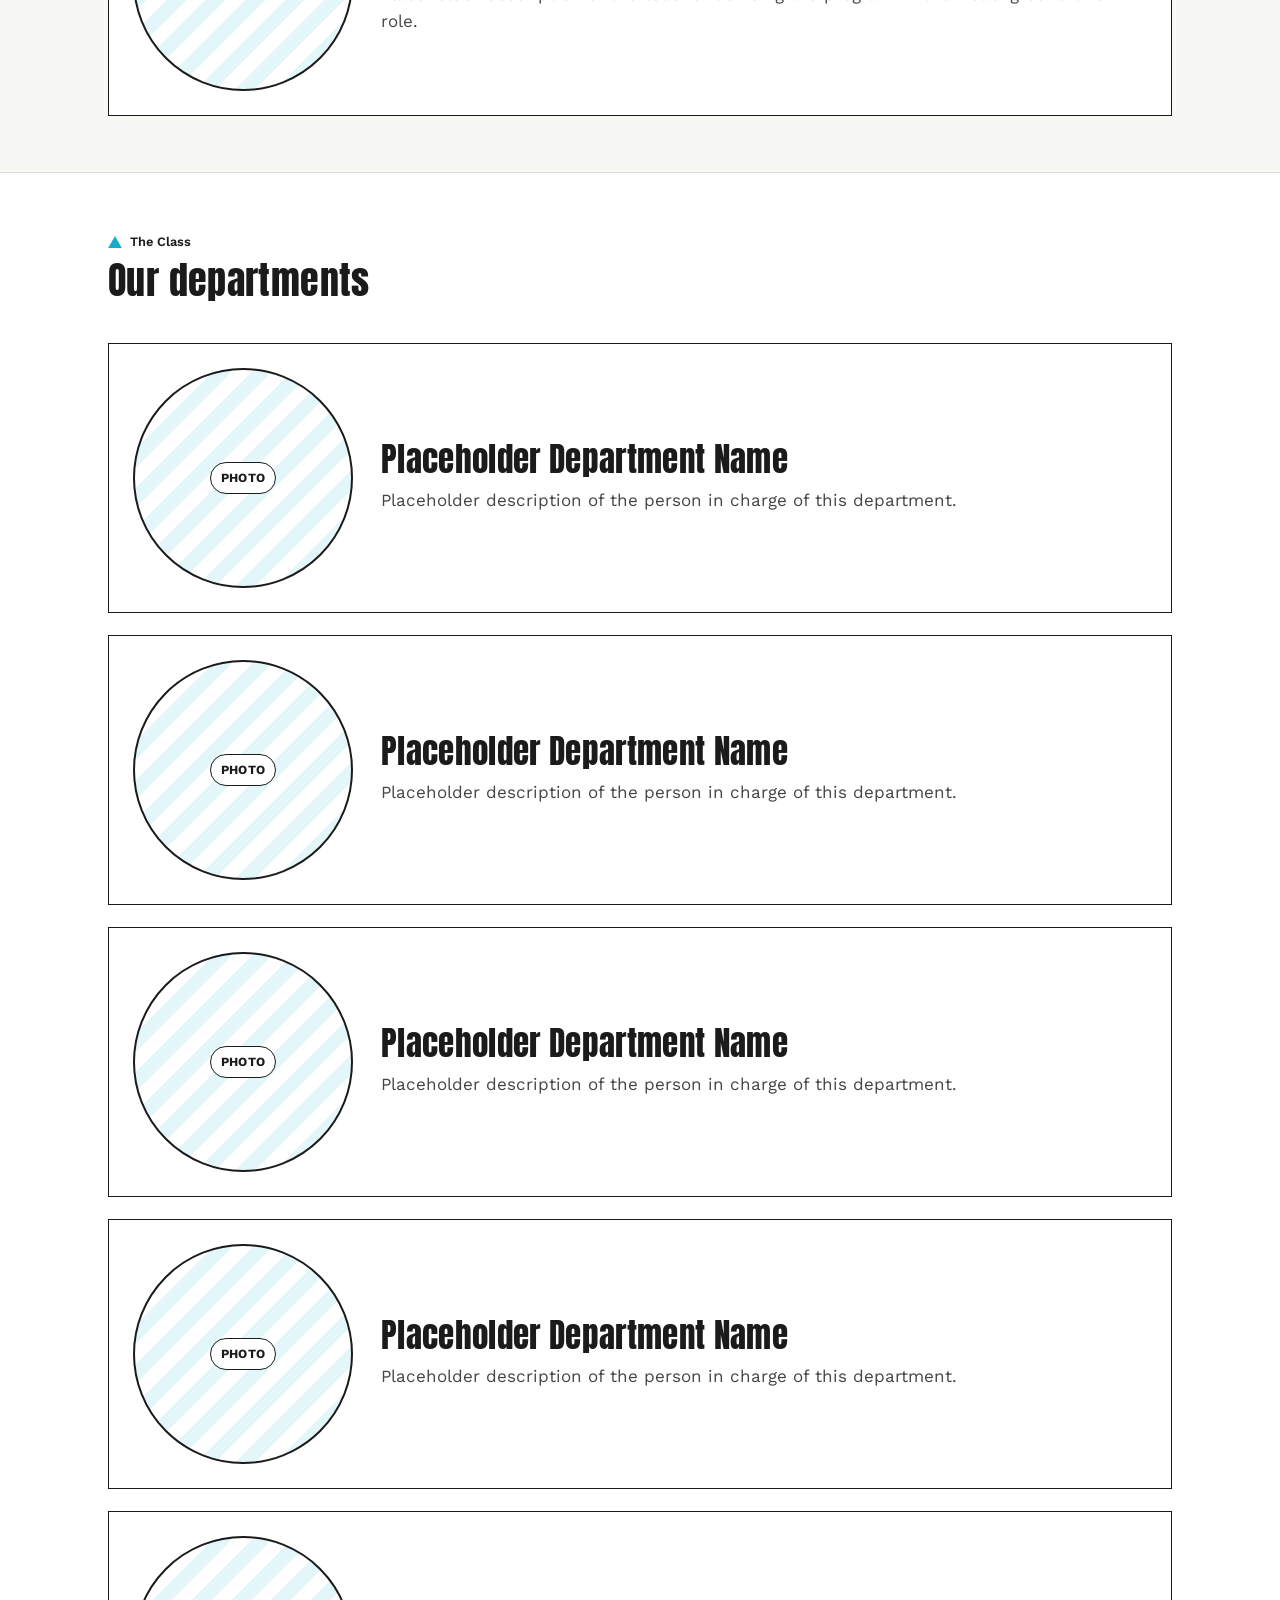
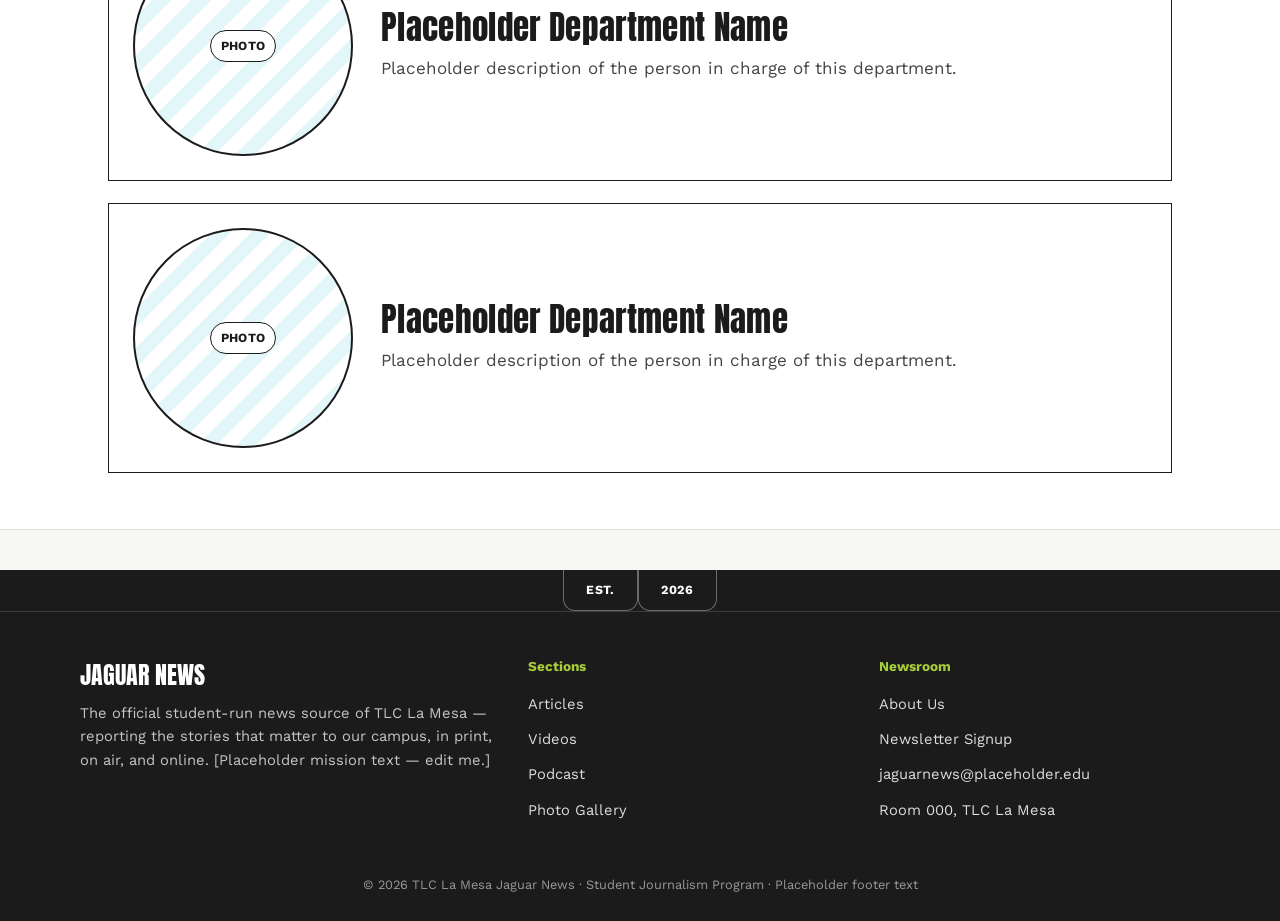
==== commit 033a834b: "Add files via upload" ====
--- a/about.html
+++ b/about.html
@@ -51,39 +51,6 @@
         <div class="value">
           <h3>Get involved</h3>
           <p data-field="get_involved">Dummy text inviting students to join the class, pitch a story, or send a tip. Lorem ipsum dolor sit amet, consectetur.</p>
-        </div>
-      </div>
-    </div>
-  </section>
-
-  <section class="block alt">
-    <div class="wrap">
-      <div class="block-head">
-        <div>
-          <span class="eyebrow-tri"><svg viewBox="0 0 16 14"><polygon points="8,0 16,14 0,14" fill="#a5cd39"/></svg> The Team</span>
-          <h2>Meet the newsroom</h2>
-        </div>
-      </div>
-      <div class="grid cols-4" data-list="team" data-template="team-card" data-item-tag="div" data-item-class="card staff-card">
-        <div class="card staff-card">
-          <div class="ph r-1-1" data-label="PHOTO"></div>
-          <p class="role">Editor-in-Chief</p>
-          <h3>Student Name</h3>
-        </div>
-        <div class="card staff-card">
-          <div class="ph r-1-1" data-label="PHOTO"></div>
-          <p class="role">Managing Editor</p>
-          <h3>Student Name</h3>
-        </div>
-        <div class="card staff-card">
-          <div class="ph r-1-1" data-label="PHOTO"></div>
-          <p class="role">Podcast Host</p>
-          <h3>Student Name</h3>
-        </div>
-        <div class="card staff-card">
-          <div class="ph r-1-1" data-label="PHOTO"></div>
-          <p class="role">Photo Editor</p>
-          <h3>Student Name</h3>
         </div>
       </div>
     </div>
@@ -144,42 +111,42 @@
            data-item-tag="div"
            data-item-class="department-row">
         <div class="department-row">
-          <div class="department-photo"><div class="ph r-3-1" data-label="PHOTO"></div></div>
+          <div class="department-photo"><div class="ph r-1-1" data-label="PHOTO"></div></div>
           <div class="department-body">
             <h3>Placeholder Department Name</h3>
             <p>Placeholder description of the person in charge of this department.</p>
           </div>
         </div>
         <div class="department-row">
-          <div class="department-photo"><div class="ph r-3-1" data-label="PHOTO"></div></div>
+          <div class="department-photo"><div class="ph r-1-1" data-label="PHOTO"></div></div>
           <div class="department-body">
             <h3>Placeholder Department Name</h3>
             <p>Placeholder description of the person in charge of this department.</p>
           </div>
         </div>
         <div class="department-row">
-          <div class="department-photo"><div class="ph r-3-1" data-label="PHOTO"></div></div>
+          <div class="department-photo"><div class="ph r-1-1" data-label="PHOTO"></div></div>
           <div class="department-body">
             <h3>Placeholder Department Name</h3>
             <p>Placeholder description of the person in charge of this department.</p>
           </div>
         </div>
         <div class="department-row">
-          <div class="department-photo"><div class="ph r-3-1" data-label="PHOTO"></div></div>
+          <div class="department-photo"><div class="ph r-1-1" data-label="PHOTO"></div></div>
           <div class="department-body">
             <h3>Placeholder Department Name</h3>
             <p>Placeholder description of the person in charge of this department.</p>
           </div>
         </div>
         <div class="department-row">
-          <div class="department-photo"><div class="ph r-3-1" data-label="PHOTO"></div></div>
+          <div class="department-photo"><div class="ph r-1-1" data-label="PHOTO"></div></div>
           <div class="department-body">
             <h3>Placeholder Department Name</h3>
             <p>Placeholder description of the person in charge of this department.</p>
           </div>
         </div>
         <div class="department-row">
-          <div class="department-photo"><div class="ph r-3-1" data-label="PHOTO"></div></div>
+          <div class="department-photo"><div class="ph r-1-1" data-label="PHOTO"></div></div>
           <div class="department-body">
             <h3>Placeholder Department Name</h3>
             <p>Placeholder description of the person in charge of this department.</p>
--- a/styles.css
+++ b/styles.css
@@ -523,43 +523,54 @@
   color:#444;
 }
 
-/* ---------- About page: Leadership (photo left, description right) ---------- */
+/* ---------- About page: Leadership (round photo left, description right) ---------- */
 .leadership-list{ display:flex; flex-direction:column; gap:22px; }
 .leadership-row{
   display:grid;
-  grid-template-columns:180px 1fr;
-  gap:26px;
-  align-items:center;
-  border:1.5px solid var(--ink);
-  background:var(--white);
-  padding:22px;
+  grid-template-columns:220px 1fr;
+  gap:28px;
+  align-items:center;
+  border:1.5px solid var(--ink);
+  background:var(--white);
+  padding:24px;
 }
 .leadership-photo img{
   width:100%;
   aspect-ratio:1/1;
   object-fit:cover;
-  border:1.5px solid var(--ink);
-}
-.leadership-photo .ph{ aspect-ratio:1/1; }
+  border:2px solid var(--ink);
+  border-radius:50%;
+}
+.leadership-photo .ph{ aspect-ratio:1/1; border-radius:50%; }
+.leadership-photo .ph::after{ border-radius:999px; }
 .leadership-body .role{ color:var(--purple); font-weight:700; font-size:.85rem; margin-bottom:.3em; }
 .leadership-body h3{ margin-bottom:.35em; }
 .leadership-body p:last-child{ margin-bottom:0; color:#444; }
 
-/* ---------- About page: Our Departments (photo top, description below) ---------- */
+/* ---------- About page: Our Departments (round photo left, title + description right) ---------- */
 .department-list{ display:flex; flex-direction:column; gap:22px; }
 .department-row{
-  border:1.5px solid var(--ink);
-  background:var(--white);
-}
-.department-photo{ border-bottom:1.5px solid var(--ink); }
+  display:grid;
+  grid-template-columns:220px 1fr;
+  gap:28px;
+  align-items:center;
+  border:1.5px solid var(--ink);
+  background:var(--white);
+  padding:24px;
+}
 .department-photo img{
   width:100%;
-  aspect-ratio:3/1;
+  aspect-ratio:1/1;
   object-fit:cover;
-  display:block;
-}
-.department-body{ padding:20px 24px 24px; }
-.department-body h3{ margin-bottom:.35em; }
+  border:2px solid var(--ink);
+  border-radius:50%;
+}
+.department-photo .ph{ aspect-ratio:1/1; border-radius:50%; }
+.department-photo .ph::after{ border-radius:999px; }
+.department-body h3{
+  font-size:clamp(1.5rem, 2.6vw, 2.1rem);
+  margin-bottom:.3em;
+}
 .department-body p{ color:#444; margin-bottom:0; }
 
 /* ---------- About / staff ---------- */
@@ -640,8 +651,8 @@
   .signup input[type=email]{ border-right:2px solid var(--ink); }
 }
 @media (max-width: 640px){
-  .leadership-row{ grid-template-columns:1fr; }
-  .leadership-photo{ max-width:200px; margin:0 auto; }
+  .leadership-row, .department-row{ grid-template-columns:1fr; }
+  .leadership-photo, .department-photo{ max-width:200px; margin:0 auto; }
 }
 @media (max-width: 560px){
   .grid.cols-3, .grid.cols-4, .grid.cols-2{ grid-template-columns:1fr; }
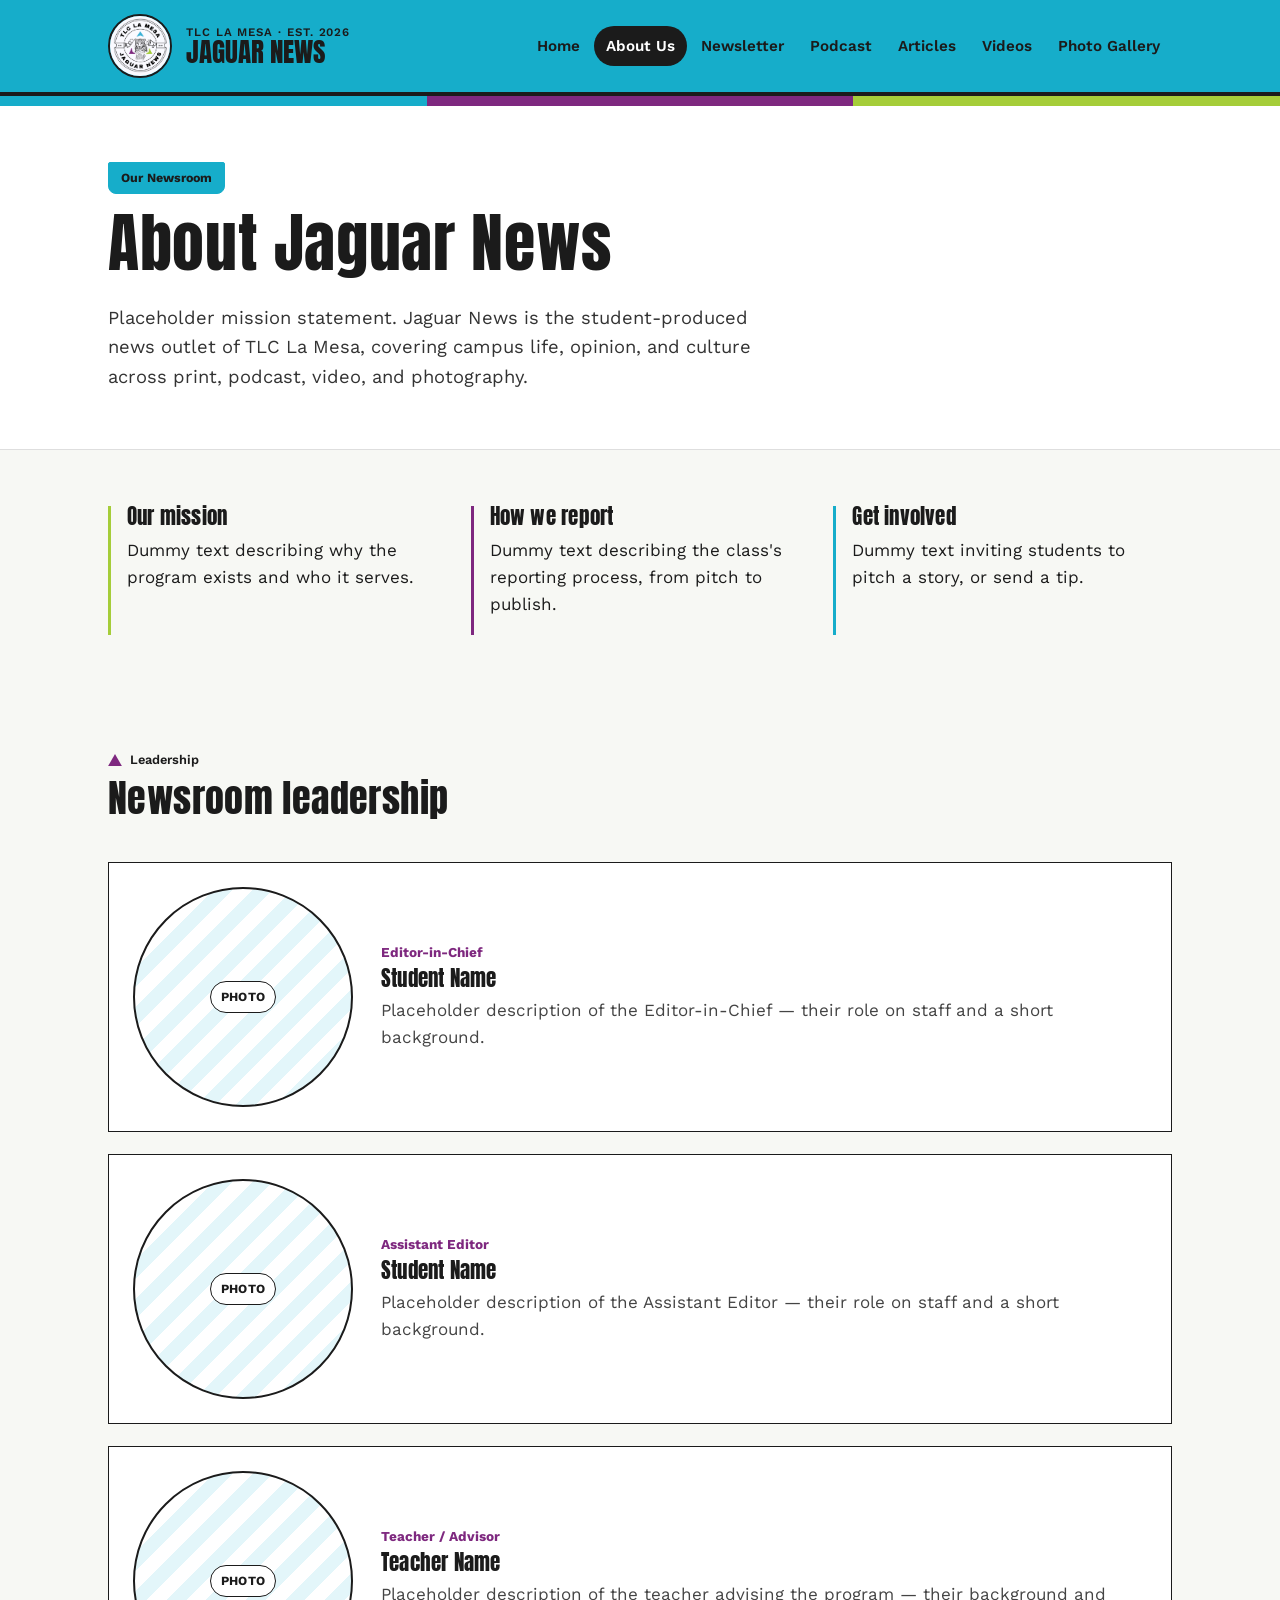
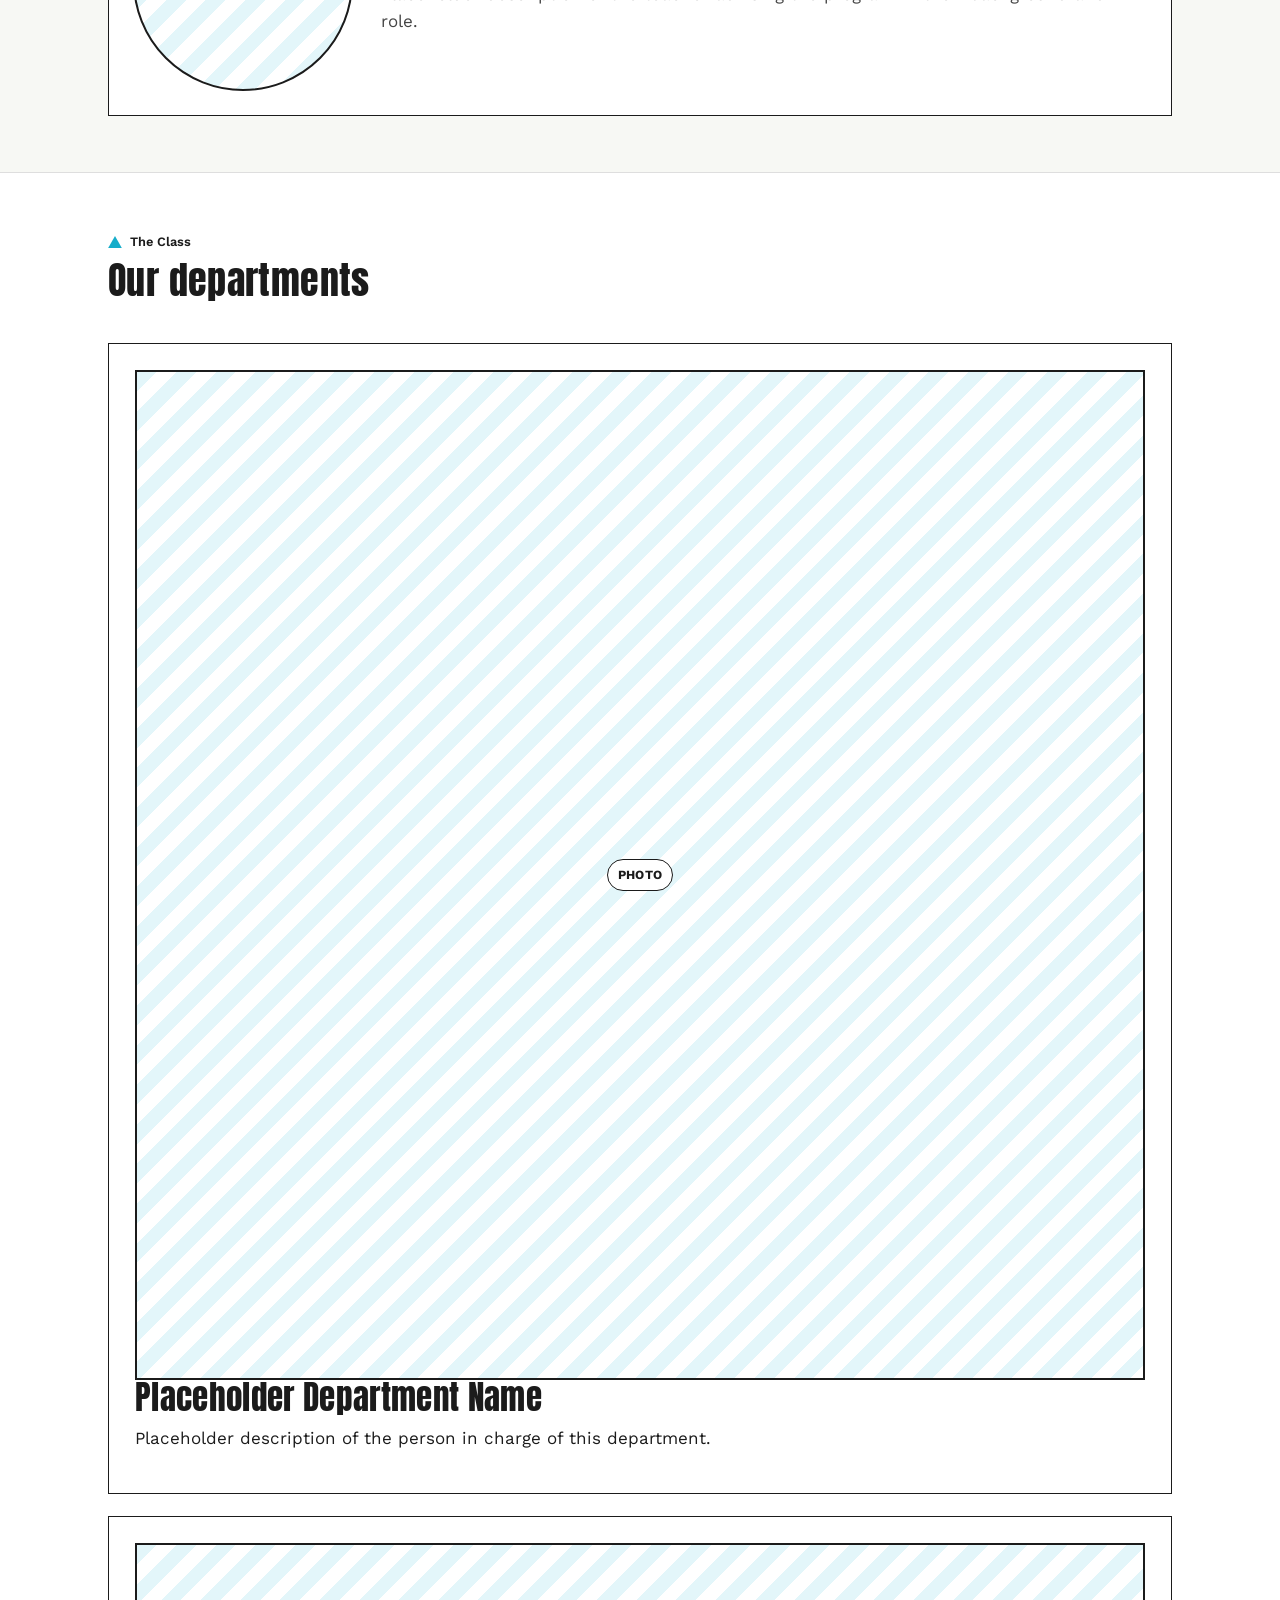
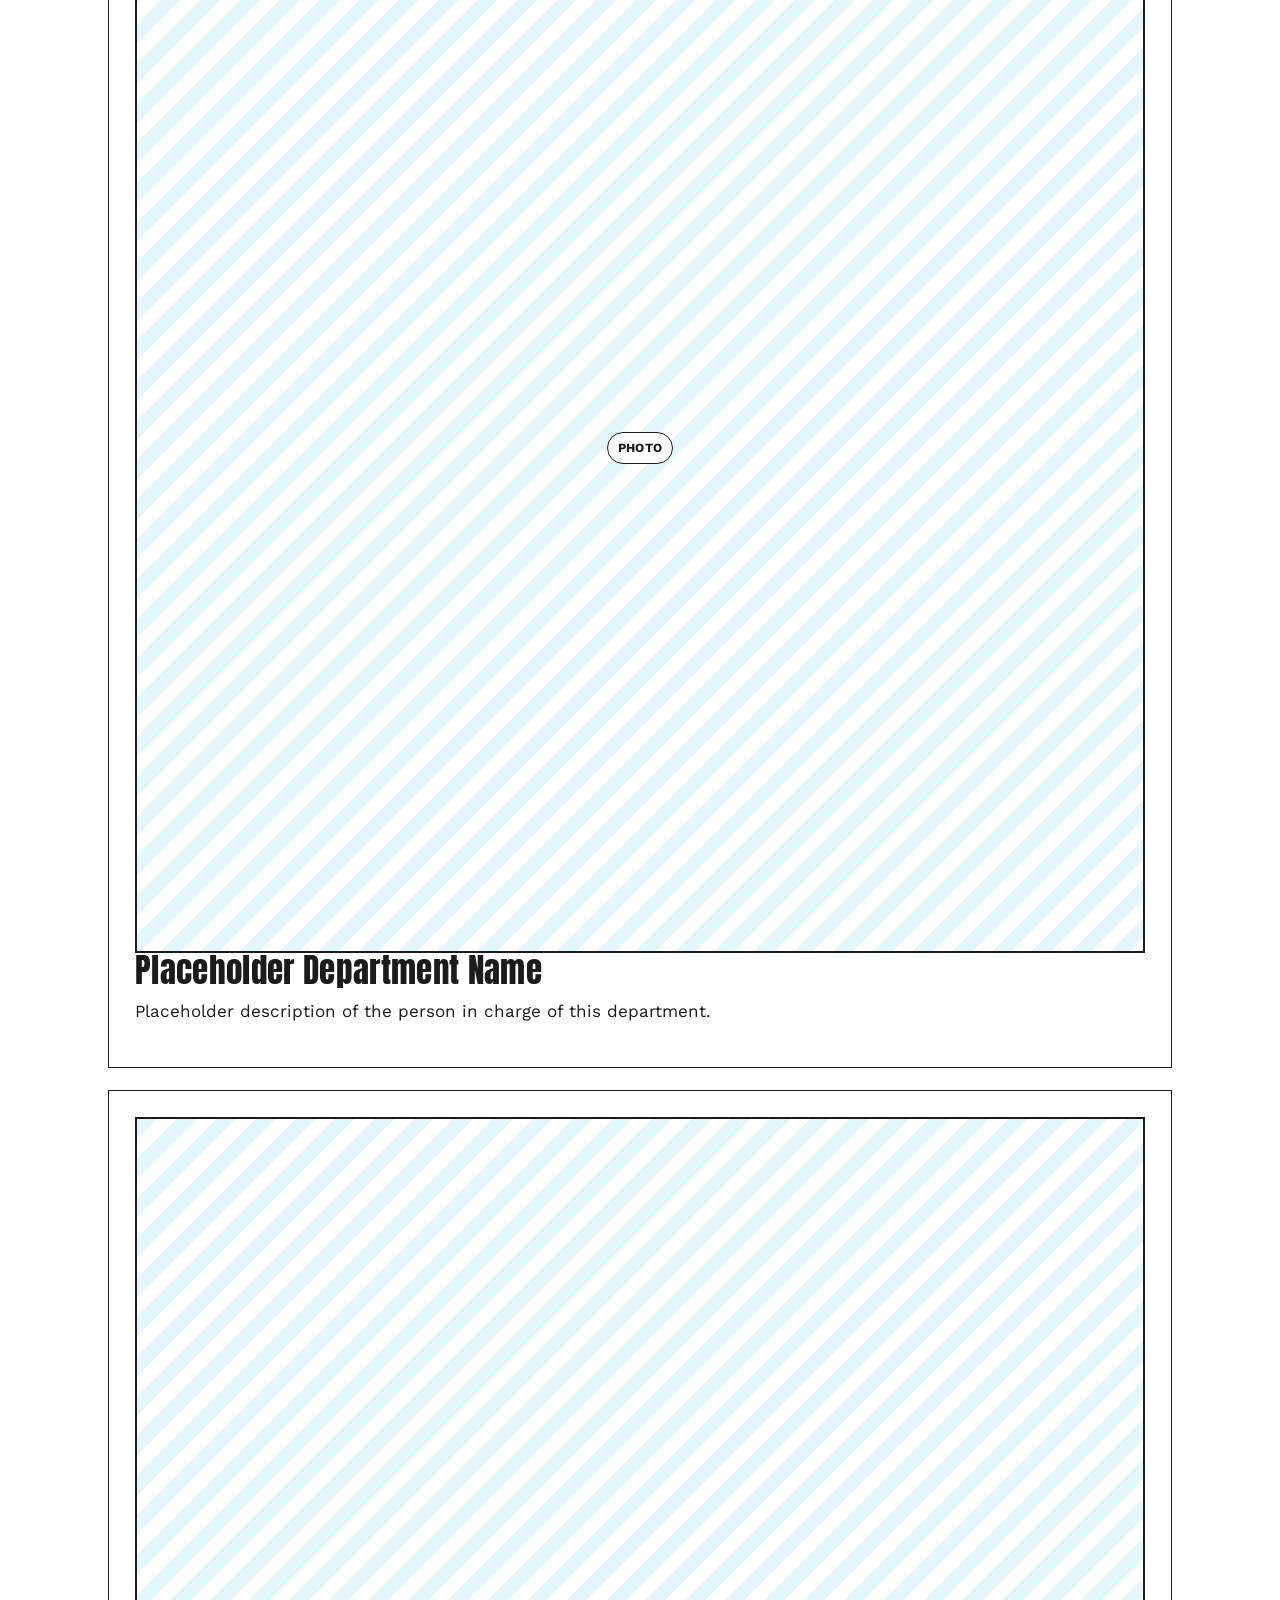
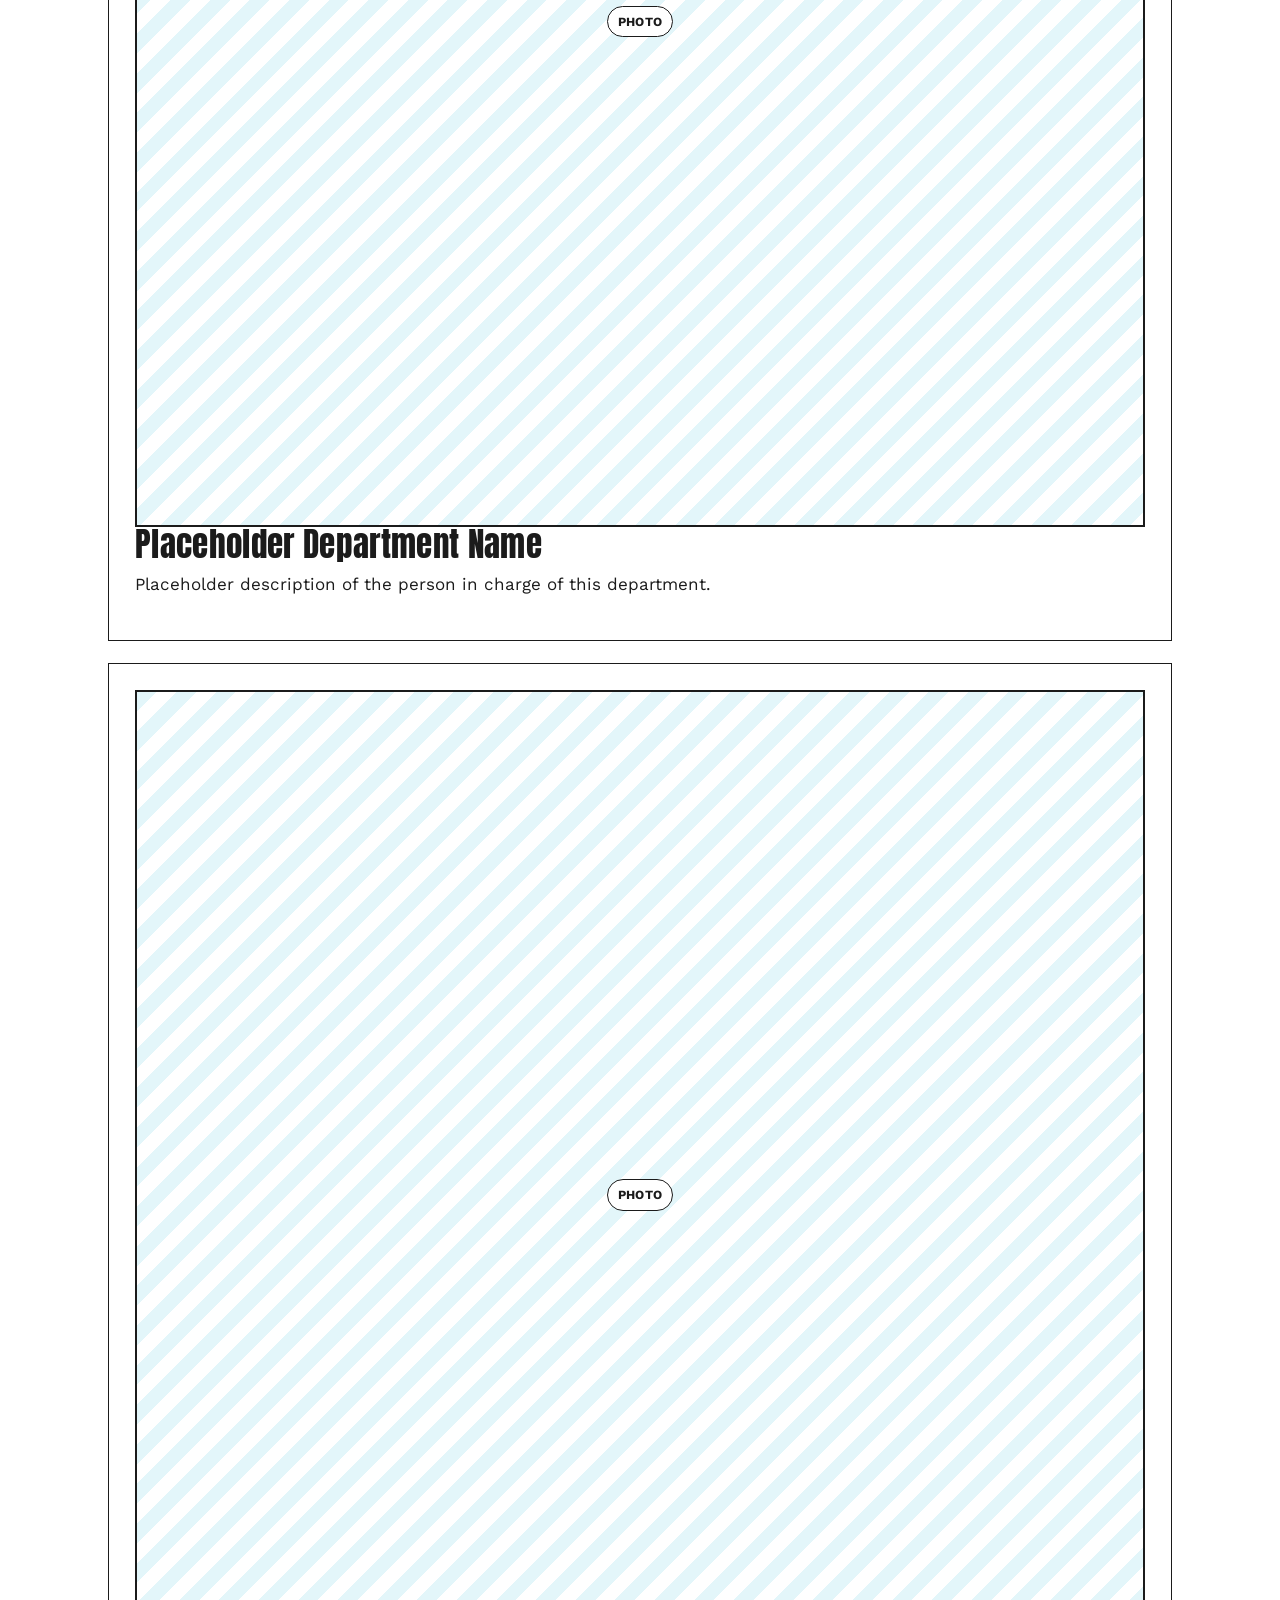
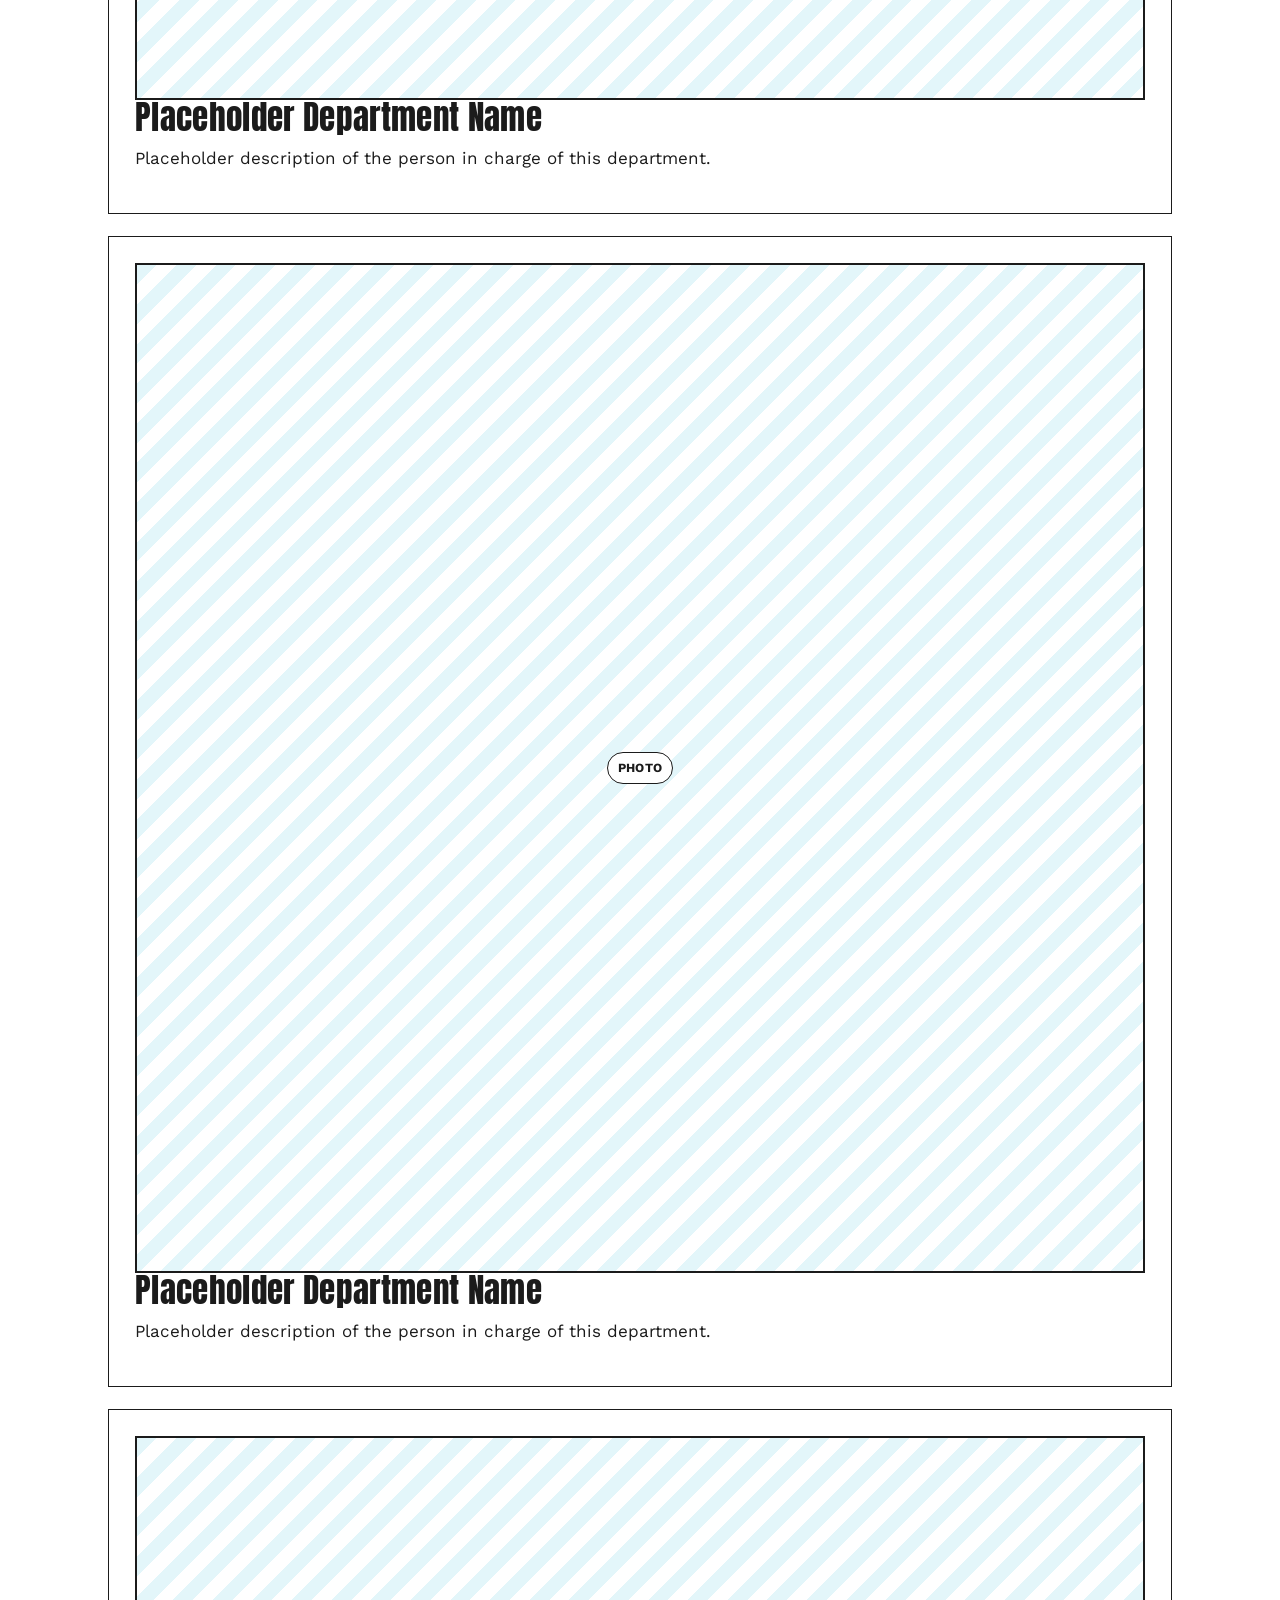
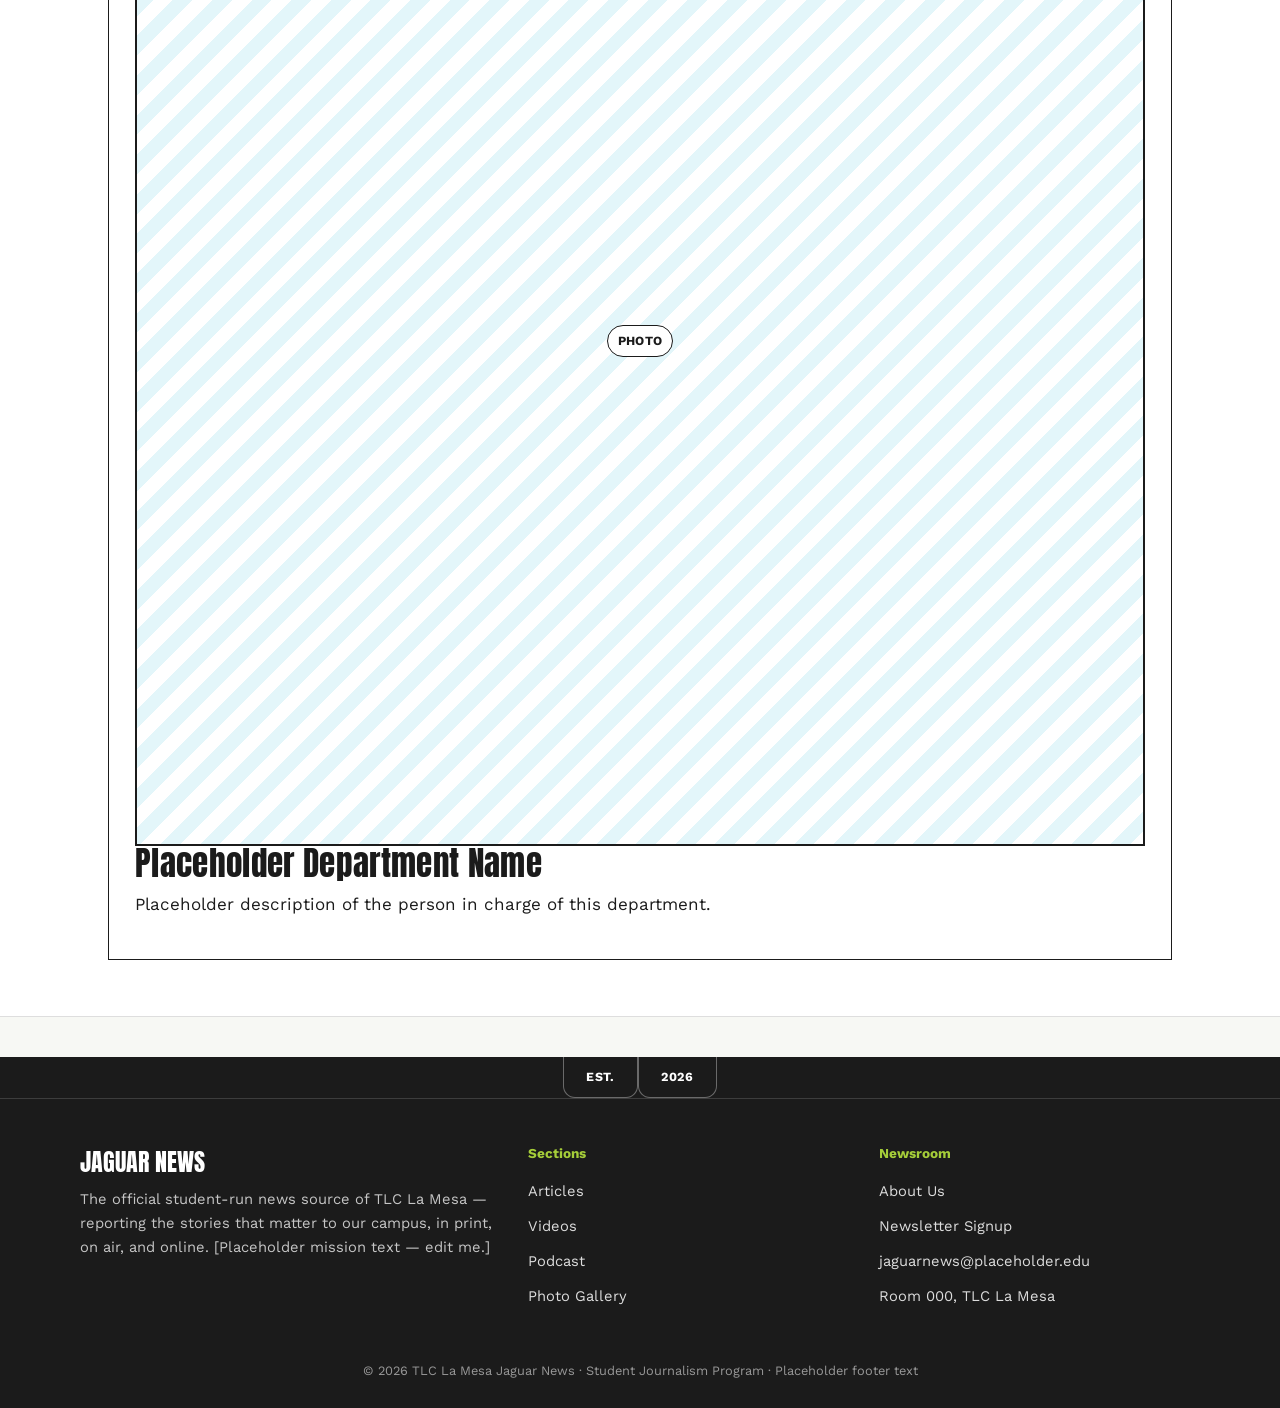
==== commit a39aed50: "Add files via upload" ====
--- a/about.html
+++ b/about.html
@@ -111,45 +111,69 @@
            data-item-tag="div"
            data-item-class="department-row">
         <div class="department-row">
-          <div class="department-photo"><div class="ph r-1-1" data-label="PHOTO"></div></div>
-          <div class="department-body">
-            <h3>Placeholder Department Name</h3>
-            <p>Placeholder description of the person in charge of this department.</p>
-          </div>
-        </div>
-        <div class="department-row">
-          <div class="department-photo"><div class="ph r-1-1" data-label="PHOTO"></div></div>
-          <div class="department-body">
-            <h3>Placeholder Department Name</h3>
-            <p>Placeholder description of the person in charge of this department.</p>
-          </div>
-        </div>
-        <div class="department-row">
-          <div class="department-photo"><div class="ph r-1-1" data-label="PHOTO"></div></div>
-          <div class="department-body">
-            <h3>Placeholder Department Name</h3>
-            <p>Placeholder description of the person in charge of this department.</p>
-          </div>
-        </div>
-        <div class="department-row">
-          <div class="department-photo"><div class="ph r-1-1" data-label="PHOTO"></div></div>
-          <div class="department-body">
-            <h3>Placeholder Department Name</h3>
-            <p>Placeholder description of the person in charge of this department.</p>
-          </div>
-        </div>
-        <div class="department-row">
-          <div class="department-photo"><div class="ph r-1-1" data-label="PHOTO"></div></div>
-          <div class="department-body">
-            <h3>Placeholder Department Name</h3>
-            <p>Placeholder description of the person in charge of this department.</p>
-          </div>
-        </div>
-        <div class="department-row">
-          <div class="department-photo"><div class="ph r-1-1" data-label="PHOTO"></div></div>
-          <div class="department-body">
-            <h3>Placeholder Department Name</h3>
-            <p>Placeholder description of the person in charge of this department.</p>
+          <h3>Placeholder Department Name</h3>
+          <p class="department-desc">Placeholder description of what this department covers and produces.</p>
+          <div class="department-leader">
+            <div class="department-leader-photo"><div class="ph r-1-1" data-label="PHOTO"></div></div>
+            <div class="department-leader-body">
+              <h4>Student Name</h4>
+              <p>Placeholder short description of the department leader.</p>
+            </div>
+          </div>
+        </div>
+        <div class="department-row">
+          <h3>Placeholder Department Name</h3>
+          <p class="department-desc">Placeholder description of what this department covers and produces.</p>
+          <div class="department-leader">
+            <div class="department-leader-photo"><div class="ph r-1-1" data-label="PHOTO"></div></div>
+            <div class="department-leader-body">
+              <h4>Student Name</h4>
+              <p>Placeholder short description of the department leader.</p>
+            </div>
+          </div>
+        </div>
+        <div class="department-row">
+          <h3>Placeholder Department Name</h3>
+          <p class="department-desc">Placeholder description of what this department covers and produces.</p>
+          <div class="department-leader">
+            <div class="department-leader-photo"><div class="ph r-1-1" data-label="PHOTO"></div></div>
+            <div class="department-leader-body">
+              <h4>Student Name</h4>
+              <p>Placeholder short description of the department leader.</p>
+            </div>
+          </div>
+        </div>
+        <div class="department-row">
+          <h3>Placeholder Department Name</h3>
+          <p class="department-desc">Placeholder description of what this department covers and produces.</p>
+          <div class="department-leader">
+            <div class="department-leader-photo"><div class="ph r-1-1" data-label="PHOTO"></div></div>
+            <div class="department-leader-body">
+              <h4>Student Name</h4>
+              <p>Placeholder short description of the department leader.</p>
+            </div>
+          </div>
+        </div>
+        <div class="department-row">
+          <h3>Placeholder Department Name</h3>
+          <p class="department-desc">Placeholder description of what this department covers and produces.</p>
+          <div class="department-leader">
+            <div class="department-leader-photo"><div class="ph r-1-1" data-label="PHOTO"></div></div>
+            <div class="department-leader-body">
+              <h4>Student Name</h4>
+              <p>Placeholder short description of the department leader.</p>
+            </div>
+          </div>
+        </div>
+        <div class="department-row">
+          <h3>Placeholder Department Name</h3>
+          <p class="department-desc">Placeholder description of what this department covers and produces.</p>
+          <div class="department-leader">
+            <div class="department-leader-photo"><div class="ph r-1-1" data-label="PHOTO"></div></div>
+            <div class="department-leader-body">
+              <h4>Student Name</h4>
+              <p>Placeholder short description of the department leader.</p>
+            </div>
           </div>
         </div>
       </div>
--- a/styles.css
+++ b/styles.css
@@ -547,31 +547,42 @@
 .leadership-body h3{ margin-bottom:.35em; }
 .leadership-body p:last-child{ margin-bottom:0; color:#444; }
 
-/* ---------- About page: Our Departments (round photo left, title + description right) ---------- */
+/* ---------- About page: Our Departments (title + description, then a leader sub-row) ---------- */
 .department-list{ display:flex; flex-direction:column; gap:22px; }
 .department-row{
-  display:grid;
-  grid-template-columns:220px 1fr;
-  gap:28px;
-  align-items:center;
-  border:1.5px solid var(--ink);
-  background:var(--white);
-  padding:24px;
-}
-.department-photo img{
+  border:1.5px solid var(--ink);
+  background:var(--white);
+  padding:26px 26px 24px;
+}
+.department-row h3{
+  font-size:clamp(1.5rem, 2.6vw, 2.1rem);
+  margin-bottom:.3em;
+}
+.department-desc{ color:#444; margin-bottom:20px; }
+.department-leader{
+  display:grid;
+  grid-template-columns:84px 1fr;
+  gap:18px;
+  align-items:center;
+  padding-top:18px;
+  border-top:1px solid var(--line);
+}
+.department-leader-photo img{
   width:100%;
   aspect-ratio:1/1;
   object-fit:cover;
   border:2px solid var(--ink);
   border-radius:50%;
 }
-.department-photo .ph{ aspect-ratio:1/1; border-radius:50%; }
-.department-photo .ph::after{ border-radius:999px; }
-.department-body h3{
-  font-size:clamp(1.5rem, 2.6vw, 2.1rem);
-  margin-bottom:.3em;
-}
-.department-body p{ color:#444; margin-bottom:0; }
+.department-leader-photo .ph{ aspect-ratio:1/1; border-radius:50%; }
+.department-leader-photo .ph::after{ border-radius:999px; font-size:.6rem; padding:3px 6px; }
+.department-leader-body h4{
+  font-family:var(--font-body);
+  font-weight:700;
+  font-size:1rem;
+  margin:0 0 .25em;
+}
+.department-leader-body p{ margin:0; color:#444; font-size:.92rem; }
 
 /* ---------- About / staff ---------- */
 .staff-card{
@@ -651,8 +662,8 @@
   .signup input[type=email]{ border-right:2px solid var(--ink); }
 }
 @media (max-width: 640px){
-  .leadership-row, .department-row{ grid-template-columns:1fr; }
-  .leadership-photo, .department-photo{ max-width:200px; margin:0 auto; }
+  .leadership-row{ grid-template-columns:1fr; }
+  .leadership-photo{ max-width:200px; margin:0 auto; }
 }
 @media (max-width: 560px){
   .grid.cols-3, .grid.cols-4, .grid.cols-2{ grid-template-columns:1fr; }
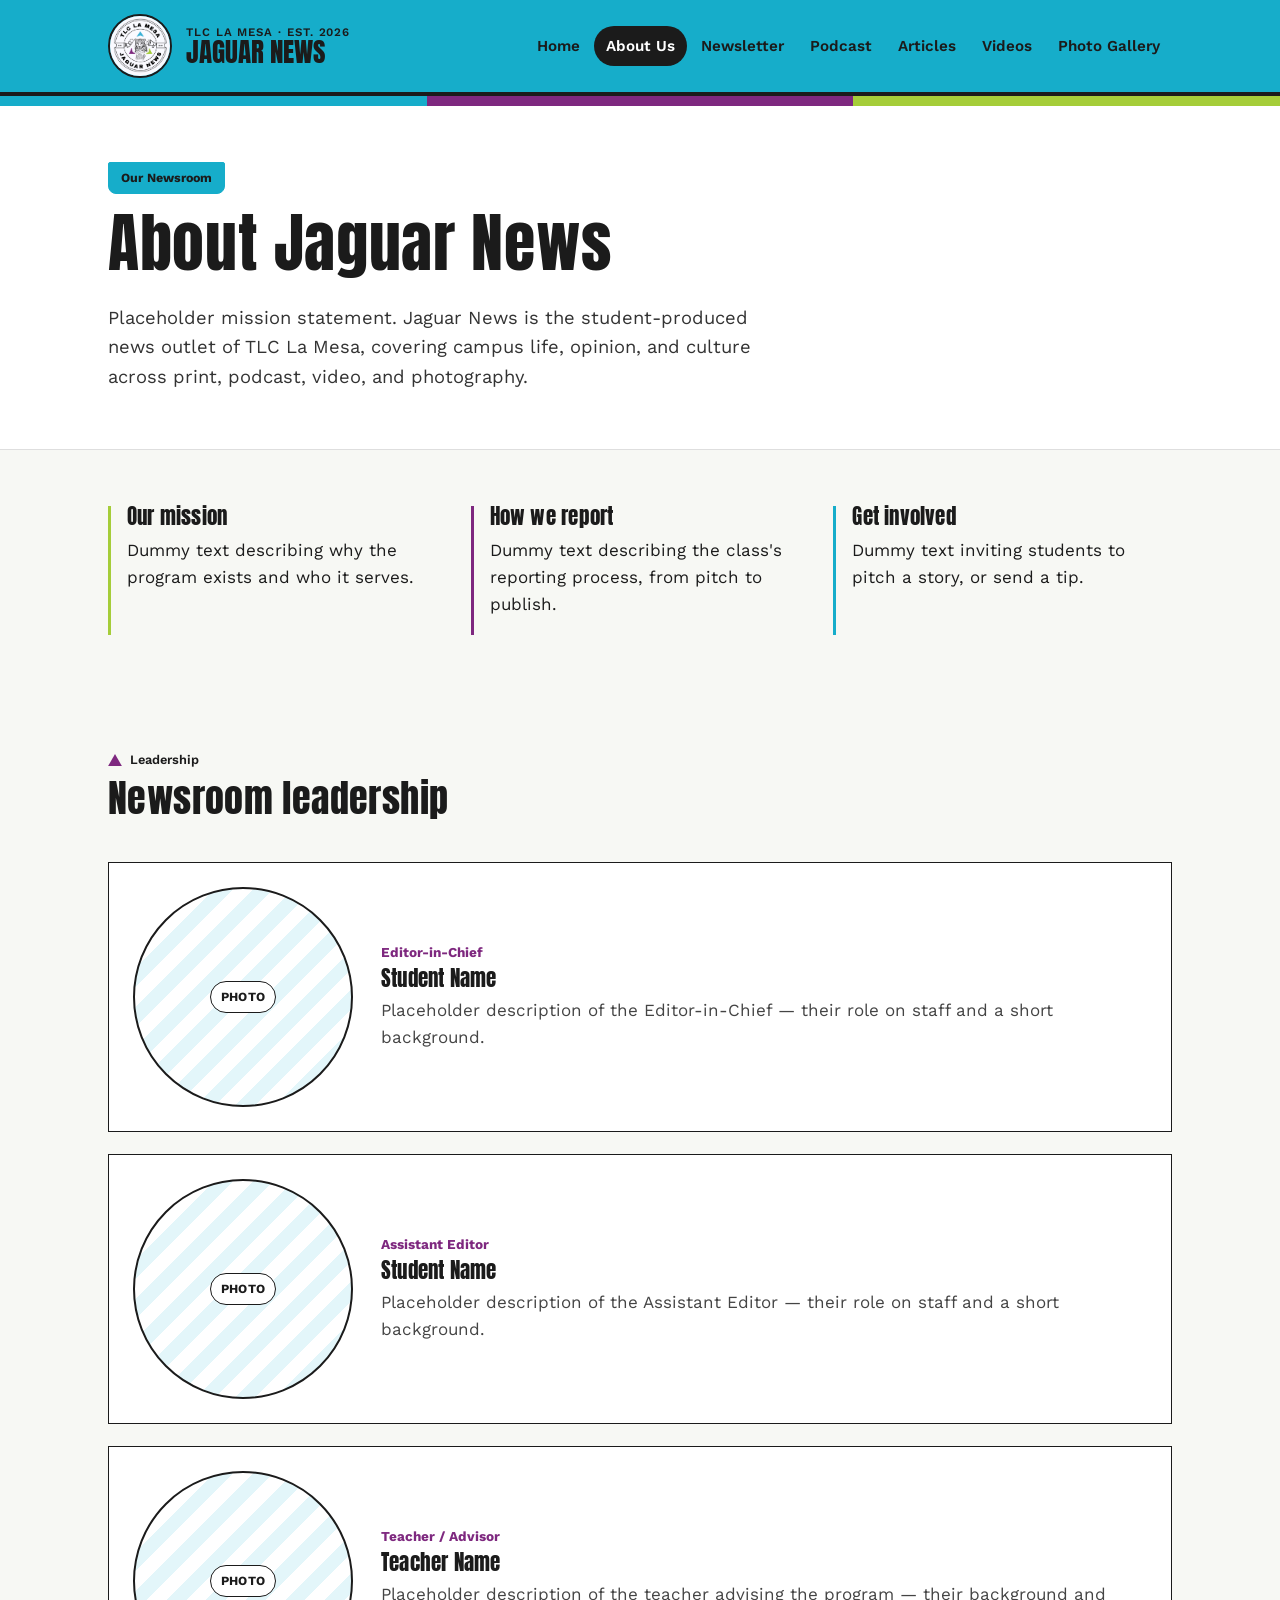
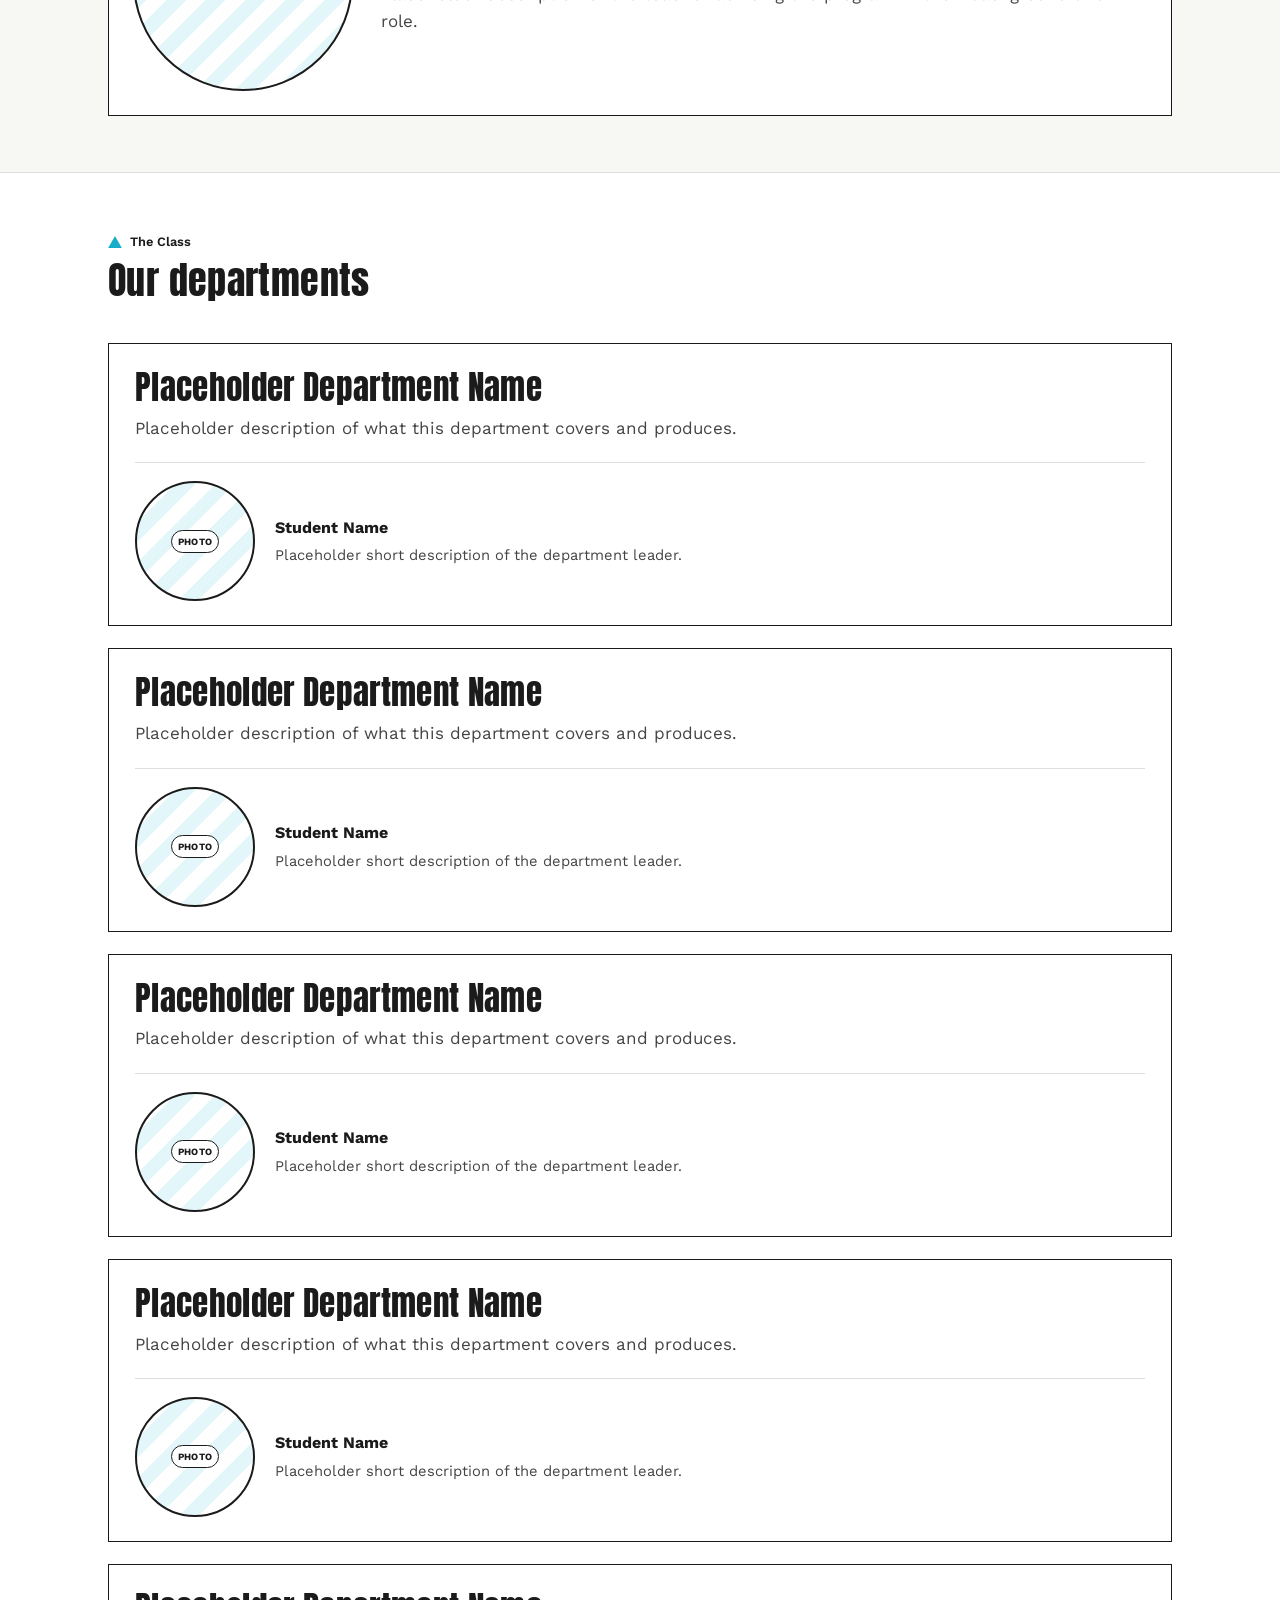
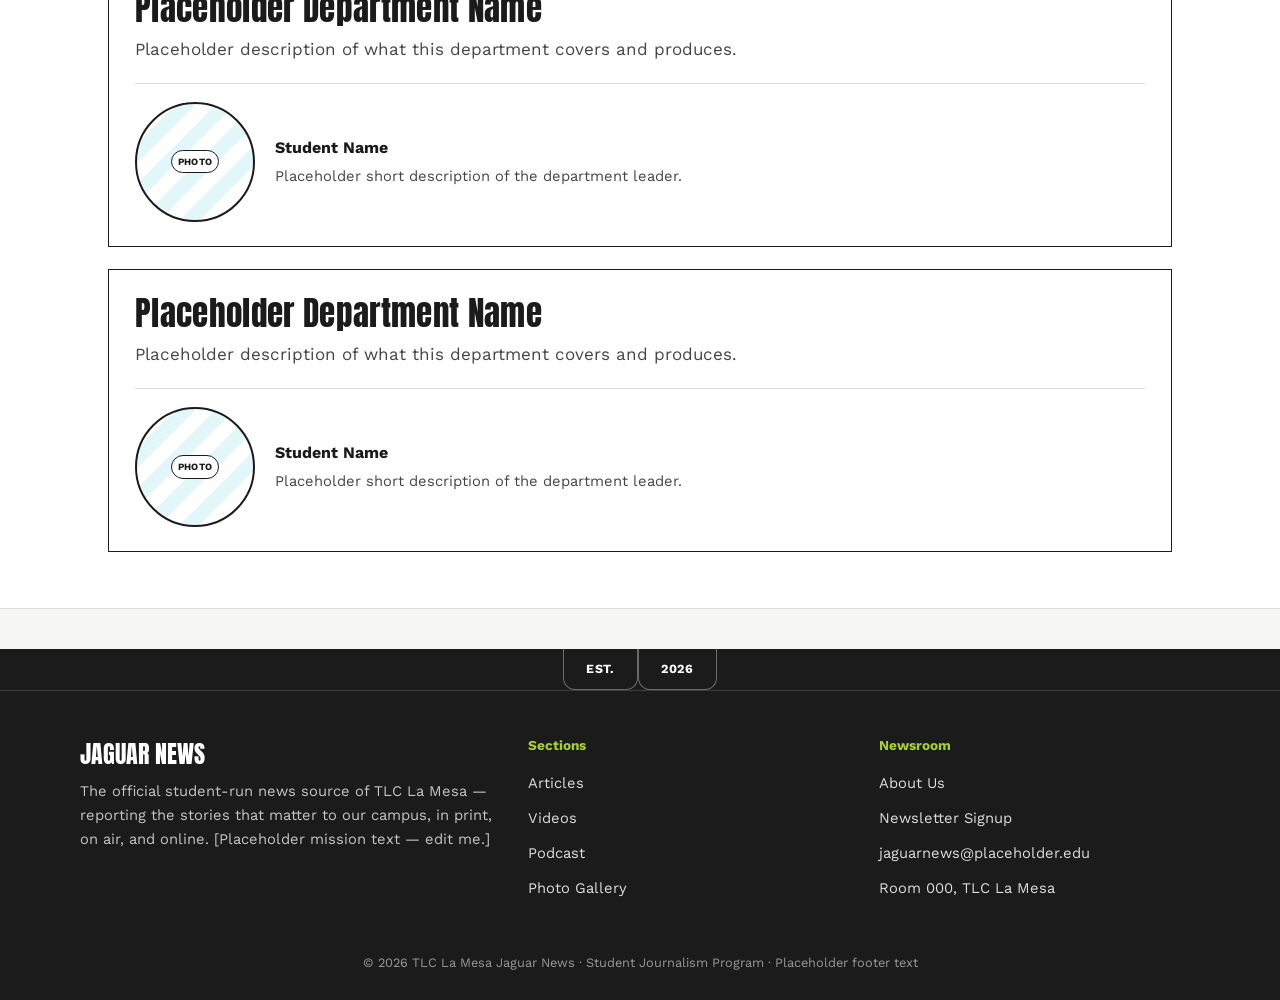
==== commit 6a8c7ba2: "Add files via upload" ====
--- a/about.html
+++ b/about.html
@@ -116,61 +116,67 @@
           <div class="department-leader">
             <div class="department-leader-photo"><div class="ph r-1-1" data-label="PHOTO"></div></div>
             <div class="department-leader-body">
-              <h4>Student Name</h4>
-              <p>Placeholder short description of the department leader.</p>
-            </div>
-          </div>
-        </div>
-        <div class="department-row">
-          <h3>Placeholder Department Name</h3>
-          <p class="department-desc">Placeholder description of what this department covers and produces.</p>
-          <div class="department-leader">
-            <div class="department-leader-photo"><div class="ph r-1-1" data-label="PHOTO"></div></div>
-            <div class="department-leader-body">
-              <h4>Student Name</h4>
-              <p>Placeholder short description of the department leader.</p>
-            </div>
-          </div>
-        </div>
-        <div class="department-row">
-          <h3>Placeholder Department Name</h3>
-          <p class="department-desc">Placeholder description of what this department covers and produces.</p>
-          <div class="department-leader">
-            <div class="department-leader-photo"><div class="ph r-1-1" data-label="PHOTO"></div></div>
-            <div class="department-leader-body">
-              <h4>Student Name</h4>
-              <p>Placeholder short description of the department leader.</p>
-            </div>
-          </div>
-        </div>
-        <div class="department-row">
-          <h3>Placeholder Department Name</h3>
-          <p class="department-desc">Placeholder description of what this department covers and produces.</p>
-          <div class="department-leader">
-            <div class="department-leader-photo"><div class="ph r-1-1" data-label="PHOTO"></div></div>
-            <div class="department-leader-body">
-              <h4>Student Name</h4>
-              <p>Placeholder short description of the department leader.</p>
-            </div>
-          </div>
-        </div>
-        <div class="department-row">
-          <h3>Placeholder Department Name</h3>
-          <p class="department-desc">Placeholder description of what this department covers and produces.</p>
-          <div class="department-leader">
-            <div class="department-leader-photo"><div class="ph r-1-1" data-label="PHOTO"></div></div>
-            <div class="department-leader-body">
-              <h4>Student Name</h4>
-              <p>Placeholder short description of the department leader.</p>
-            </div>
-          </div>
-        </div>
-        <div class="department-row">
-          <h3>Placeholder Department Name</h3>
-          <p class="department-desc">Placeholder description of what this department covers and produces.</p>
-          <div class="department-leader">
-            <div class="department-leader-photo"><div class="ph r-1-1" data-label="PHOTO"></div></div>
-            <div class="department-leader-body">
+              <p class="role">Head of Placeholder</p>
+              <h4>Student Name</h4>
+              <p>Placeholder short description of the department leader.</p>
+            </div>
+          </div>
+        </div>
+        <div class="department-row">
+          <h3>Placeholder Department Name</h3>
+          <p class="department-desc">Placeholder description of what this department covers and produces.</p>
+          <div class="department-leader">
+            <div class="department-leader-photo"><div class="ph r-1-1" data-label="PHOTO"></div></div>
+            <div class="department-leader-body">
+              <p class="role">Head of Placeholder</p>
+              <h4>Student Name</h4>
+              <p>Placeholder short description of the department leader.</p>
+            </div>
+          </div>
+        </div>
+        <div class="department-row">
+          <h3>Placeholder Department Name</h3>
+          <p class="department-desc">Placeholder description of what this department covers and produces.</p>
+          <div class="department-leader">
+            <div class="department-leader-photo"><div class="ph r-1-1" data-label="PHOTO"></div></div>
+            <div class="department-leader-body">
+              <p class="role">Head of Placeholder</p>
+              <h4>Student Name</h4>
+              <p>Placeholder short description of the department leader.</p>
+            </div>
+          </div>
+        </div>
+        <div class="department-row">
+          <h3>Placeholder Department Name</h3>
+          <p class="department-desc">Placeholder description of what this department covers and produces.</p>
+          <div class="department-leader">
+            <div class="department-leader-photo"><div class="ph r-1-1" data-label="PHOTO"></div></div>
+            <div class="department-leader-body">
+              <p class="role">Head of Placeholder</p>
+              <h4>Student Name</h4>
+              <p>Placeholder short description of the department leader.</p>
+            </div>
+          </div>
+        </div>
+        <div class="department-row">
+          <h3>Placeholder Department Name</h3>
+          <p class="department-desc">Placeholder description of what this department covers and produces.</p>
+          <div class="department-leader">
+            <div class="department-leader-photo"><div class="ph r-1-1" data-label="PHOTO"></div></div>
+            <div class="department-leader-body">
+              <p class="role">Head of Placeholder</p>
+              <h4>Student Name</h4>
+              <p>Placeholder short description of the department leader.</p>
+            </div>
+          </div>
+        </div>
+        <div class="department-row">
+          <h3>Placeholder Department Name</h3>
+          <p class="department-desc">Placeholder description of what this department covers and produces.</p>
+          <div class="department-leader">
+            <div class="department-leader-photo"><div class="ph r-1-1" data-label="PHOTO"></div></div>
+            <div class="department-leader-body">
+              <p class="role">Head of Placeholder</p>
               <h4>Student Name</h4>
               <p>Placeholder short description of the department leader.</p>
             </div>
--- a/styles.css
+++ b/styles.css
@@ -561,8 +561,8 @@
 .department-desc{ color:#444; margin-bottom:20px; }
 .department-leader{
   display:grid;
-  grid-template-columns:84px 1fr;
-  gap:18px;
+  grid-template-columns:120px 1fr;
+  gap:20px;
   align-items:center;
   padding-top:18px;
   border-top:1px solid var(--line);
@@ -576,6 +576,12 @@
 }
 .department-leader-photo .ph{ aspect-ratio:1/1; border-radius:50%; }
 .department-leader-photo .ph::after{ border-radius:999px; font-size:.6rem; padding:3px 6px; }
+.department-leader-body .role{
+  color:var(--purple);
+  font-weight:700;
+  font-size:.8rem;
+  margin-bottom:.2em;
+}
 .department-leader-body h4{
   font-family:var(--font-body);
   font-weight:700;
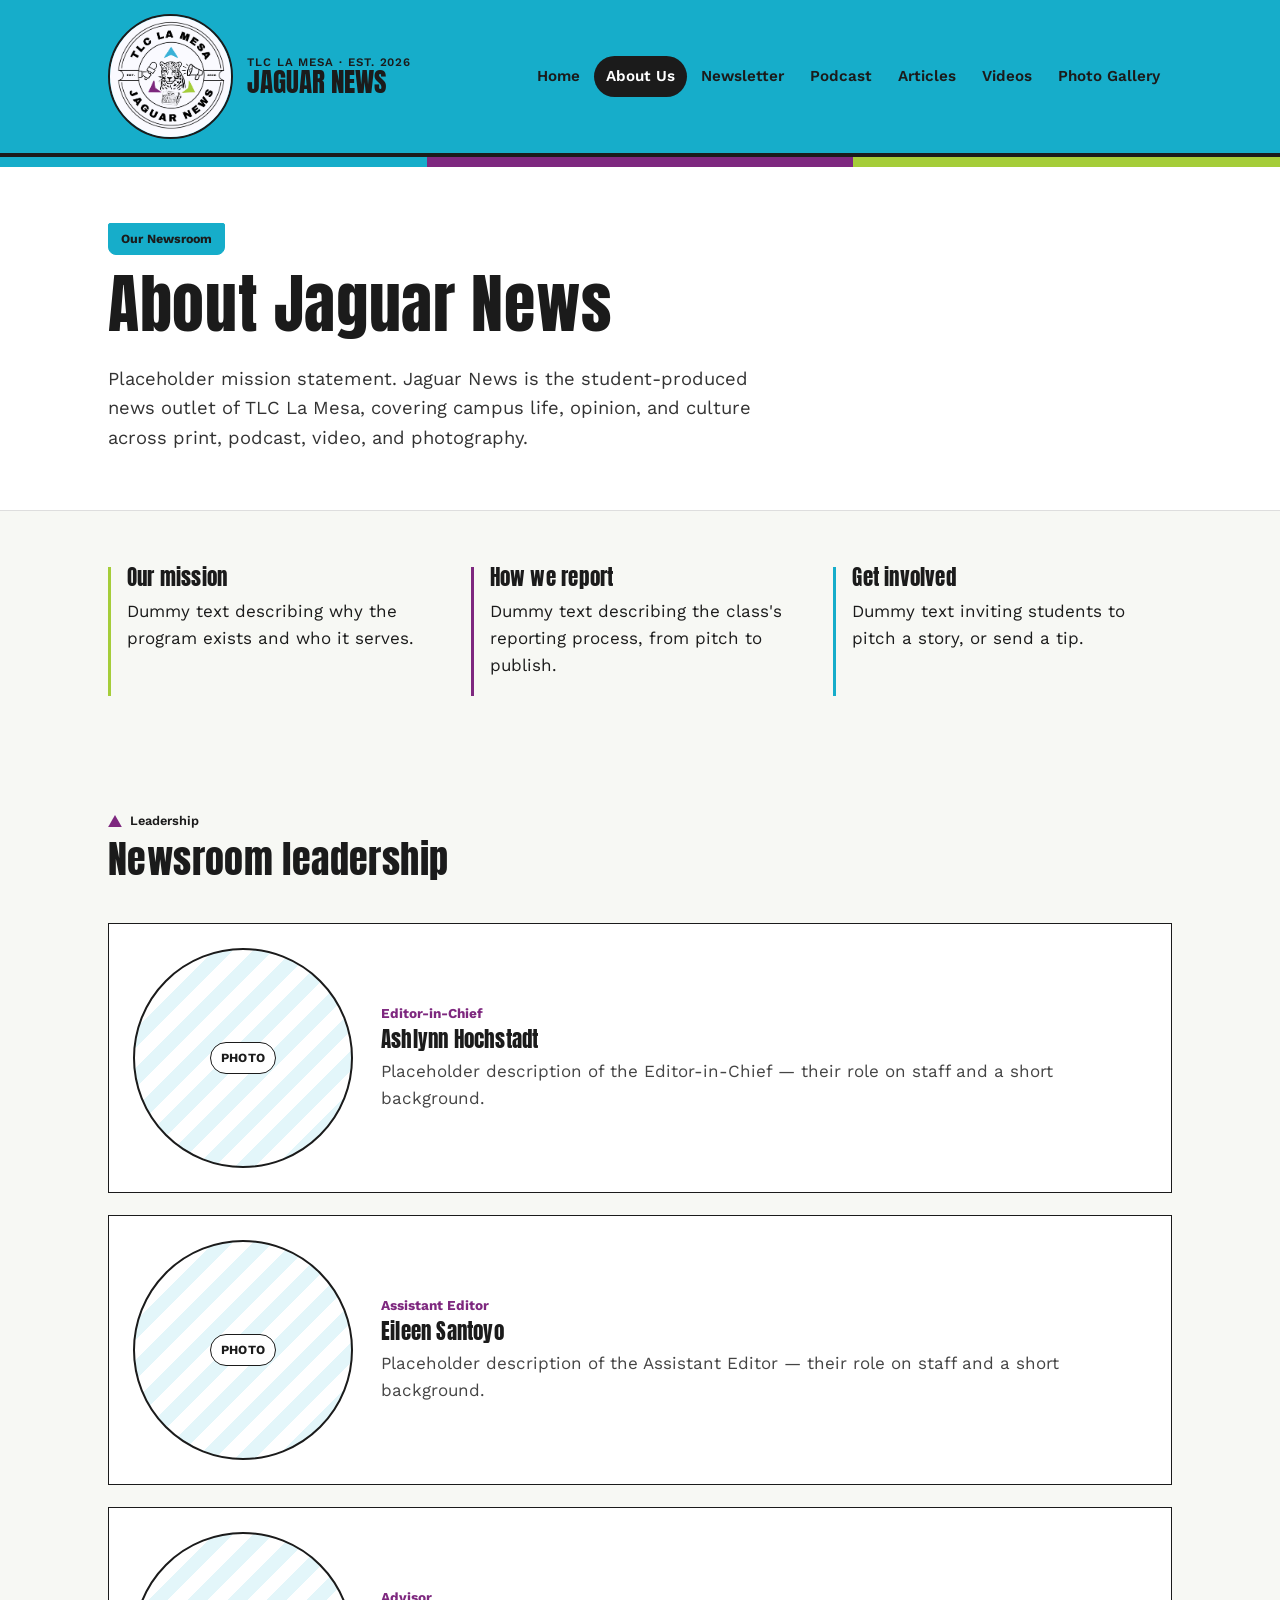
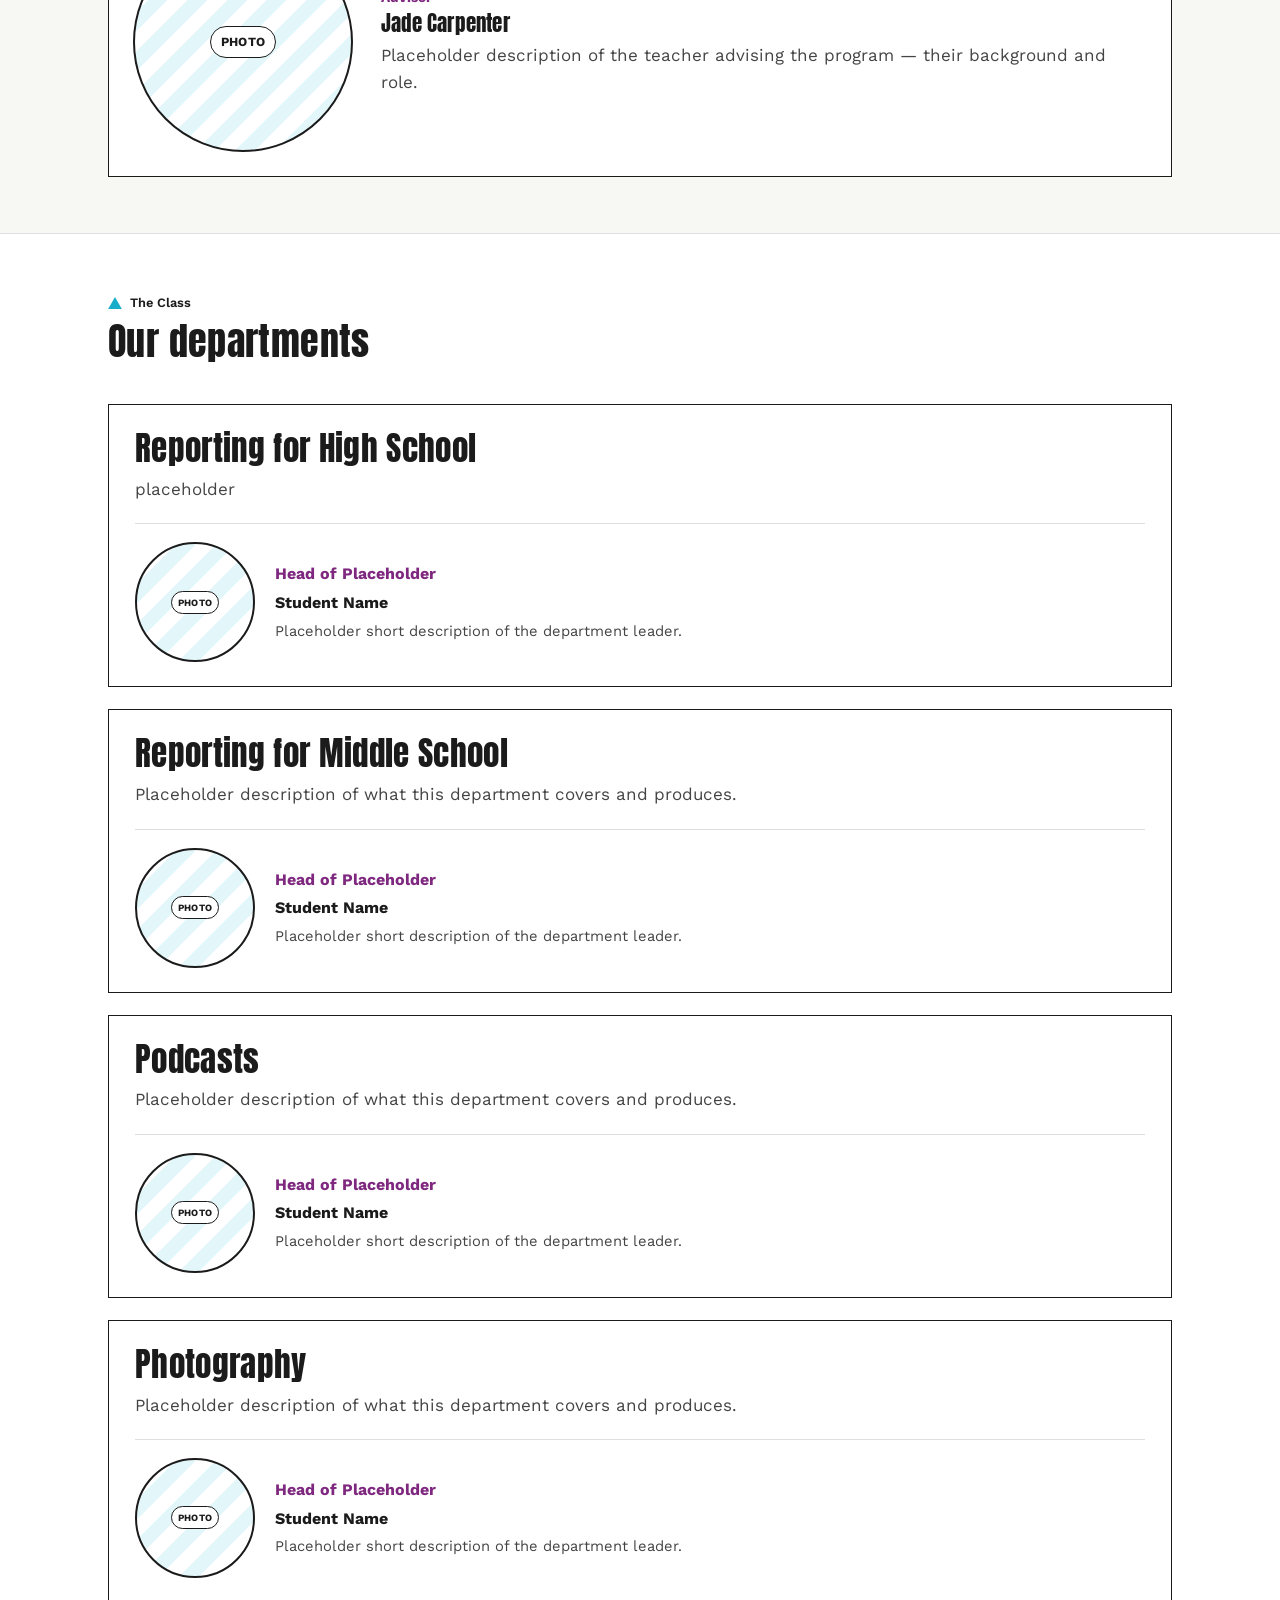
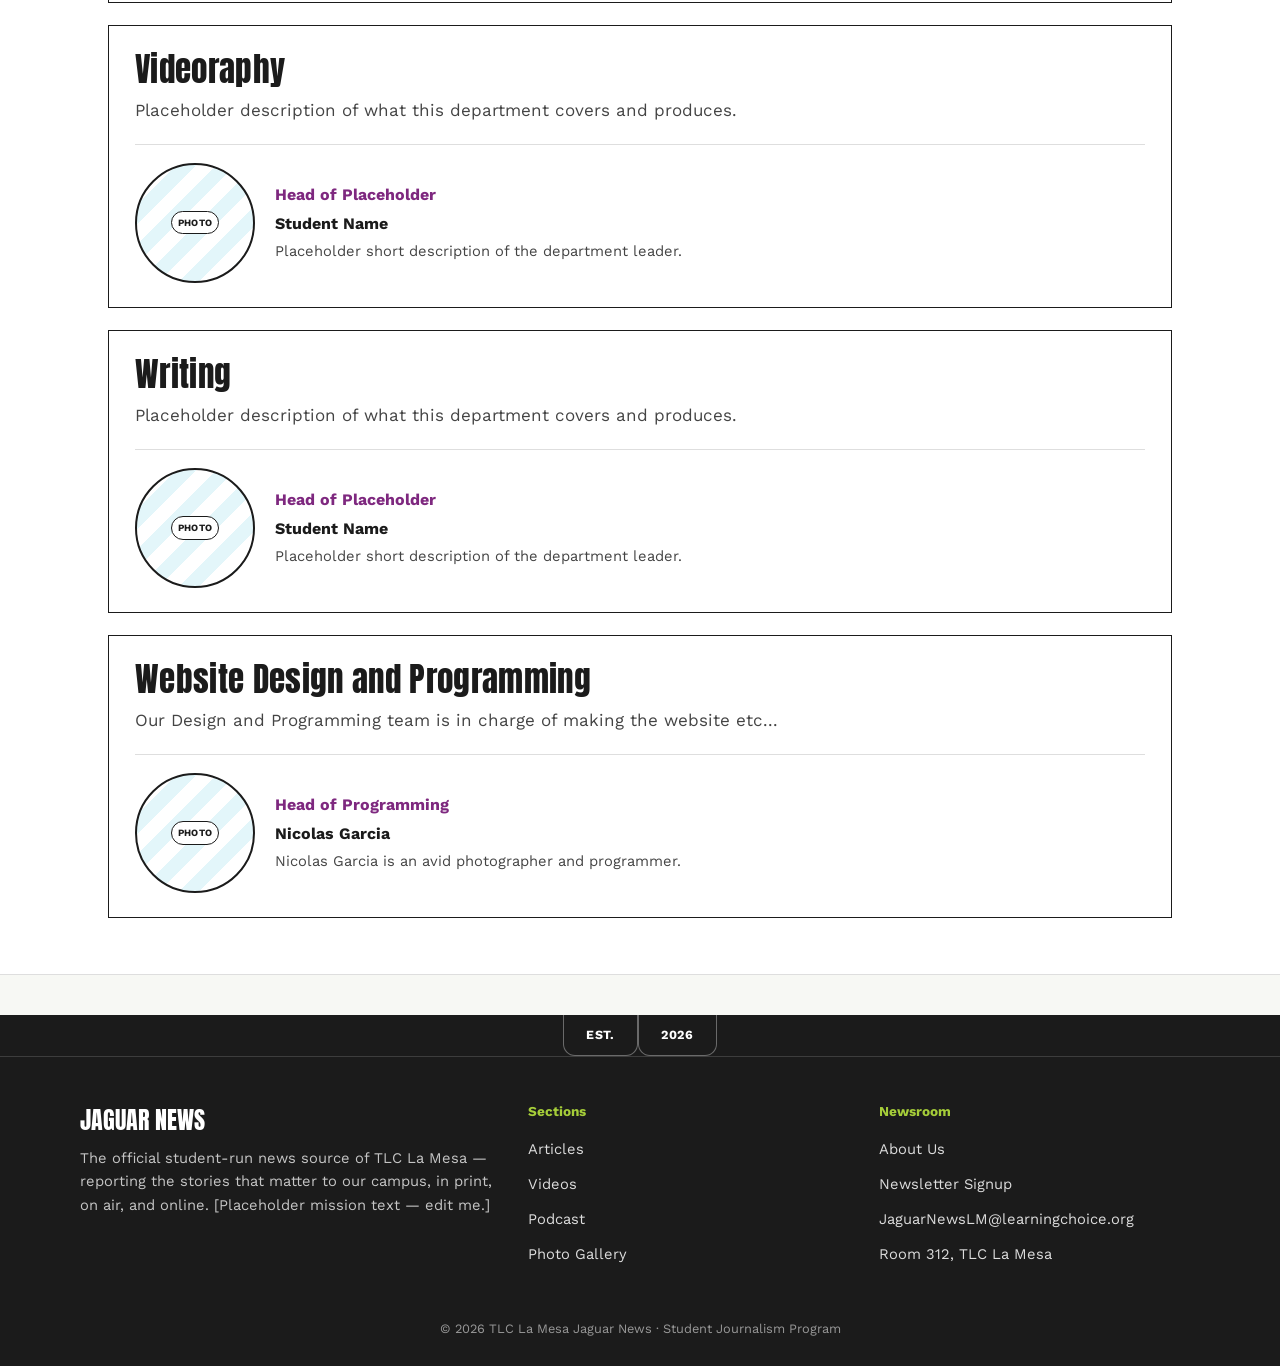
==== commit 0d8ec275: "Update about.html" ====
--- a/about.html
+++ b/about.html
@@ -210,12 +210,12 @@
         <ul>
           <li><a href="about.html">About Us</a></li>
           <li><a href="newsletter.html">Newsletter Signup</a></li>
-          <li><a href="mailto:jaguarnews@placeholder.edu">jaguarnews@placeholder.edu</a></li>
-          <li><a href="#">Room 000, TLC La Mesa</a></li>
+          <li><a href="mailto:JaguarNewsLM@learningchoice.org">JaguarNewsLM@learningchoice.org</a></li>
+          <li><a href="#">Room 312, TLC La Mesa</a></li>
         </ul>
       </div>
     </div>
-    <div class="foot-bottom">&copy; 2026 TLC La Mesa Jaguar News · Student Journalism Program · Placeholder footer text</div>
+    <div class="foot-bottom">&copy; 2026 TLC La Mesa Jaguar News · Student Journalism Program </div>
   </footer>
 
 <script src="assets/content-loader.js" defer></script>
--- a/styles.css
+++ b/styles.css
@@ -90,8 +90,8 @@
   margin-right:auto;
 }
 .masthead-brand img{
-  width:64px;
-  height:64px;
+  width:125px;
+  height:125px;
   border-radius:50%;
   background:var(--white);
   border:2px solid var(--ink);
@@ -235,6 +235,52 @@
 .ph.r-3-2{ aspect-ratio:3/2; }
 .ph.r-3-1{ aspect-ratio:3/1; }
 
+/* ---------- YouTube pop-up (Podcast page "Listen" button) ---------- */
+.video-modal-overlay{
+  position:fixed;
+  inset:0;
+  background:rgba(27,27,27,.78);
+  display:flex;
+  align-items:center;
+  justify-content:center;
+  padding:24px;
+  z-index:1000;
+  opacity:0;
+  visibility:hidden;
+  pointer-events:none;
+  transition:opacity .15s ease;
+}
+.video-modal-overlay.is-open{
+  opacity:1;
+  visibility:visible;
+  pointer-events:auto;
+}
+.video-modal{
+  position:relative;
+  width:min(720px, 100%);
+  background:var(--white);
+  border:2px solid var(--ink);
+  padding:18px;
+}
+.video-modal-close{
+  position:absolute;
+  top:-16px;
+  right:-16px;
+  width:36px;
+  height:36px;
+  border-radius:50%;
+  border:2px solid var(--ink);
+  background:var(--green);
+  font-size:1.4rem;
+  line-height:1;
+  font-family:var(--font-body);
+  cursor:pointer;
+  display:flex;
+  align-items:center;
+  justify-content:center;
+}
+.video-modal-body .video-embed{ margin:0; }
+
 /* ---------- Video embed (YouTube iframe) ----------
    Same frame look as .ph, but WITHOUT the ::after label pill —
    that pill is what showed up as a stray empty bar next to real videos. */
@@ -295,7 +341,32 @@
   color:var(--purple);
   margin-bottom:.5em;
 }
-.card .read-more{ font-weight:700; font-size:.9rem; }
+.card .read-more{ font-weight:700; font-size:.9rem; color:var(--purple); }
+
+/* ---------- Articles: whole card is a link, grows slightly on hover ---------- */
+a.card{ text-decoration:none; color:inherit; }
+.article-card{
+  position:relative;
+  cursor:pointer;
+  transition:transform .18s ease, box-shadow .18s ease;
+}
+.article-card:hover,
+.article-card:focus-visible{
+  transform:scale(1.035);
+  box-shadow:0 14px 30px rgba(0,0,0,.18);
+  z-index:2;
+}
+
+/* ---------- Single article page ---------- */
+.article-photo{
+  width:100%;
+  aspect-ratio:3/2;
+  object-fit:cover;
+  border:2px solid var(--ink);
+  display:block;
+  margin-bottom:28px;
+}
+.article-body p{ font-size:1.05rem; color:#333; margin-bottom:1.2em; }
 
 /* pill filters */
 .filters{ display:flex; flex-wrap:wrap; gap:10px; margin-bottom:32px; }
@@ -579,7 +650,7 @@
 .department-leader-body .role{
   color:var(--purple);
   font-weight:700;
-  font-size:.8rem;
+  font-size:1rem;
   margin-bottom:.2em;
 }
 .department-leader-body h4{
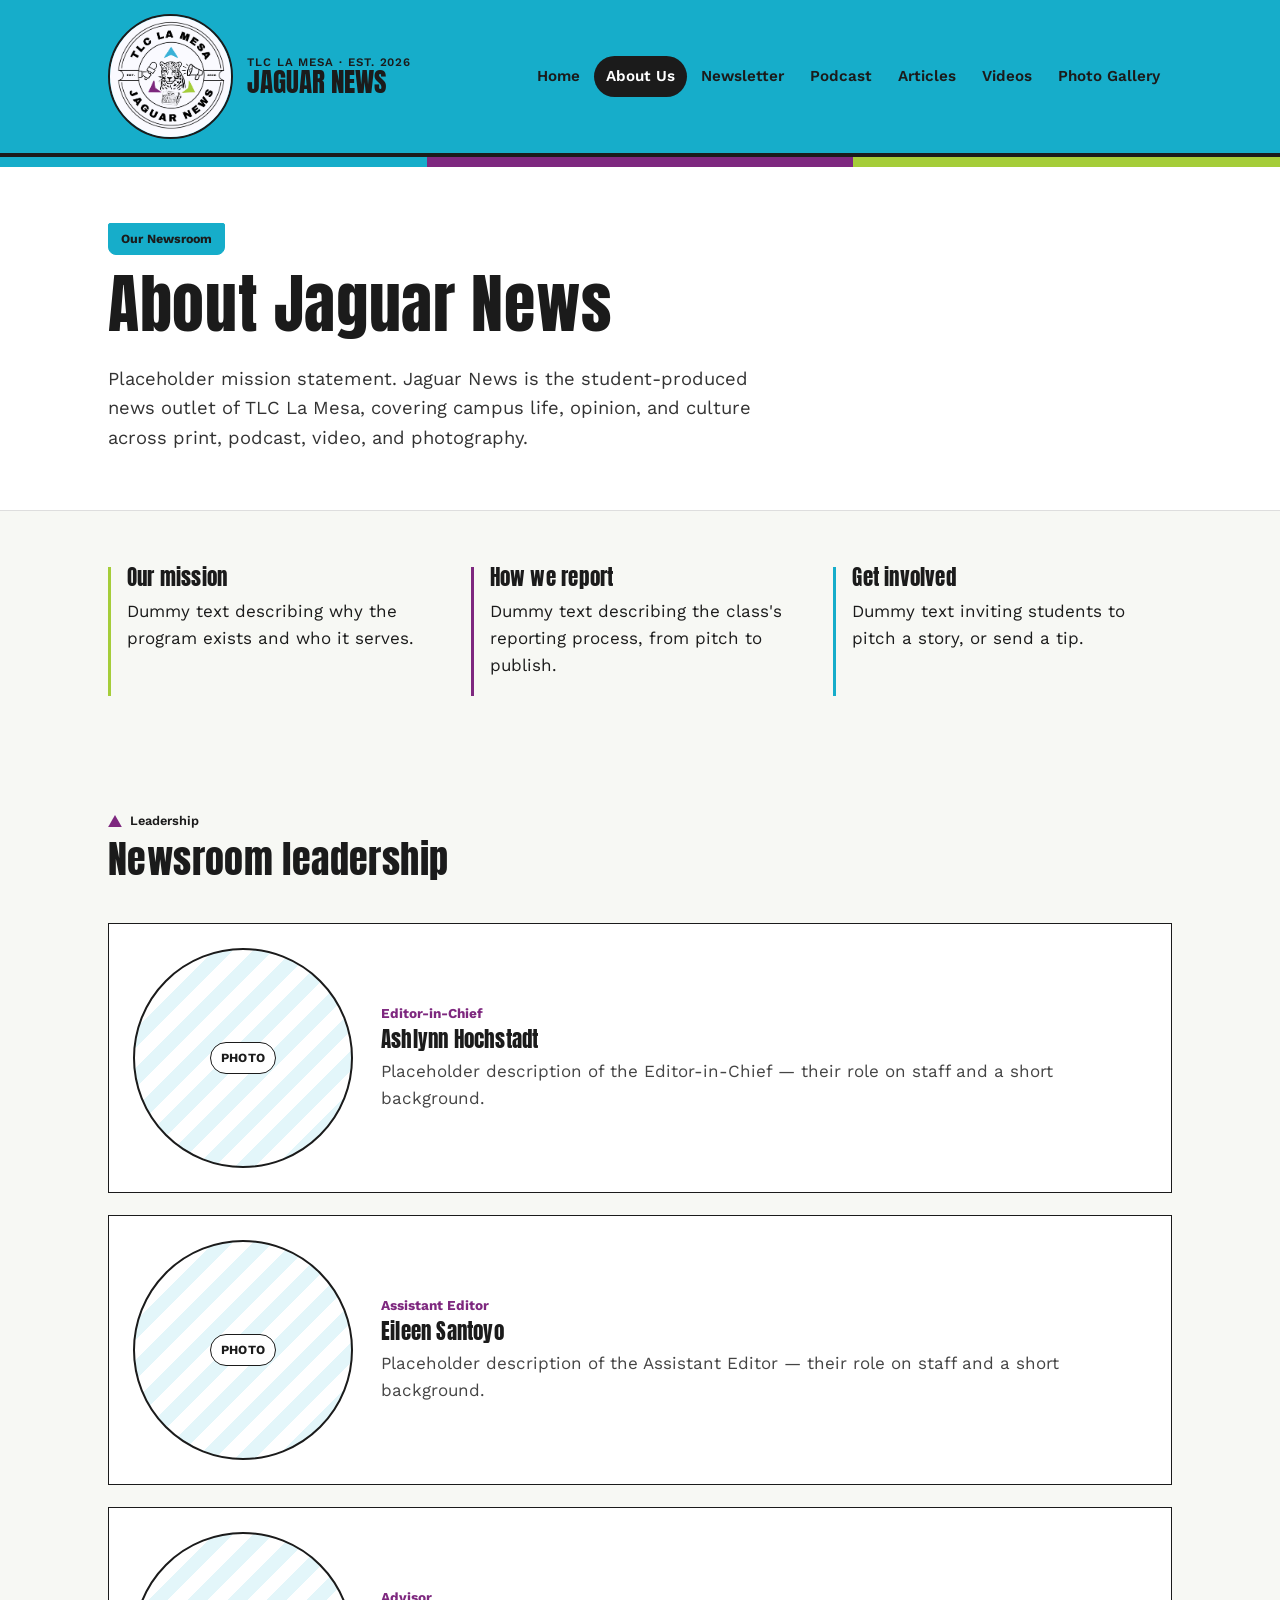
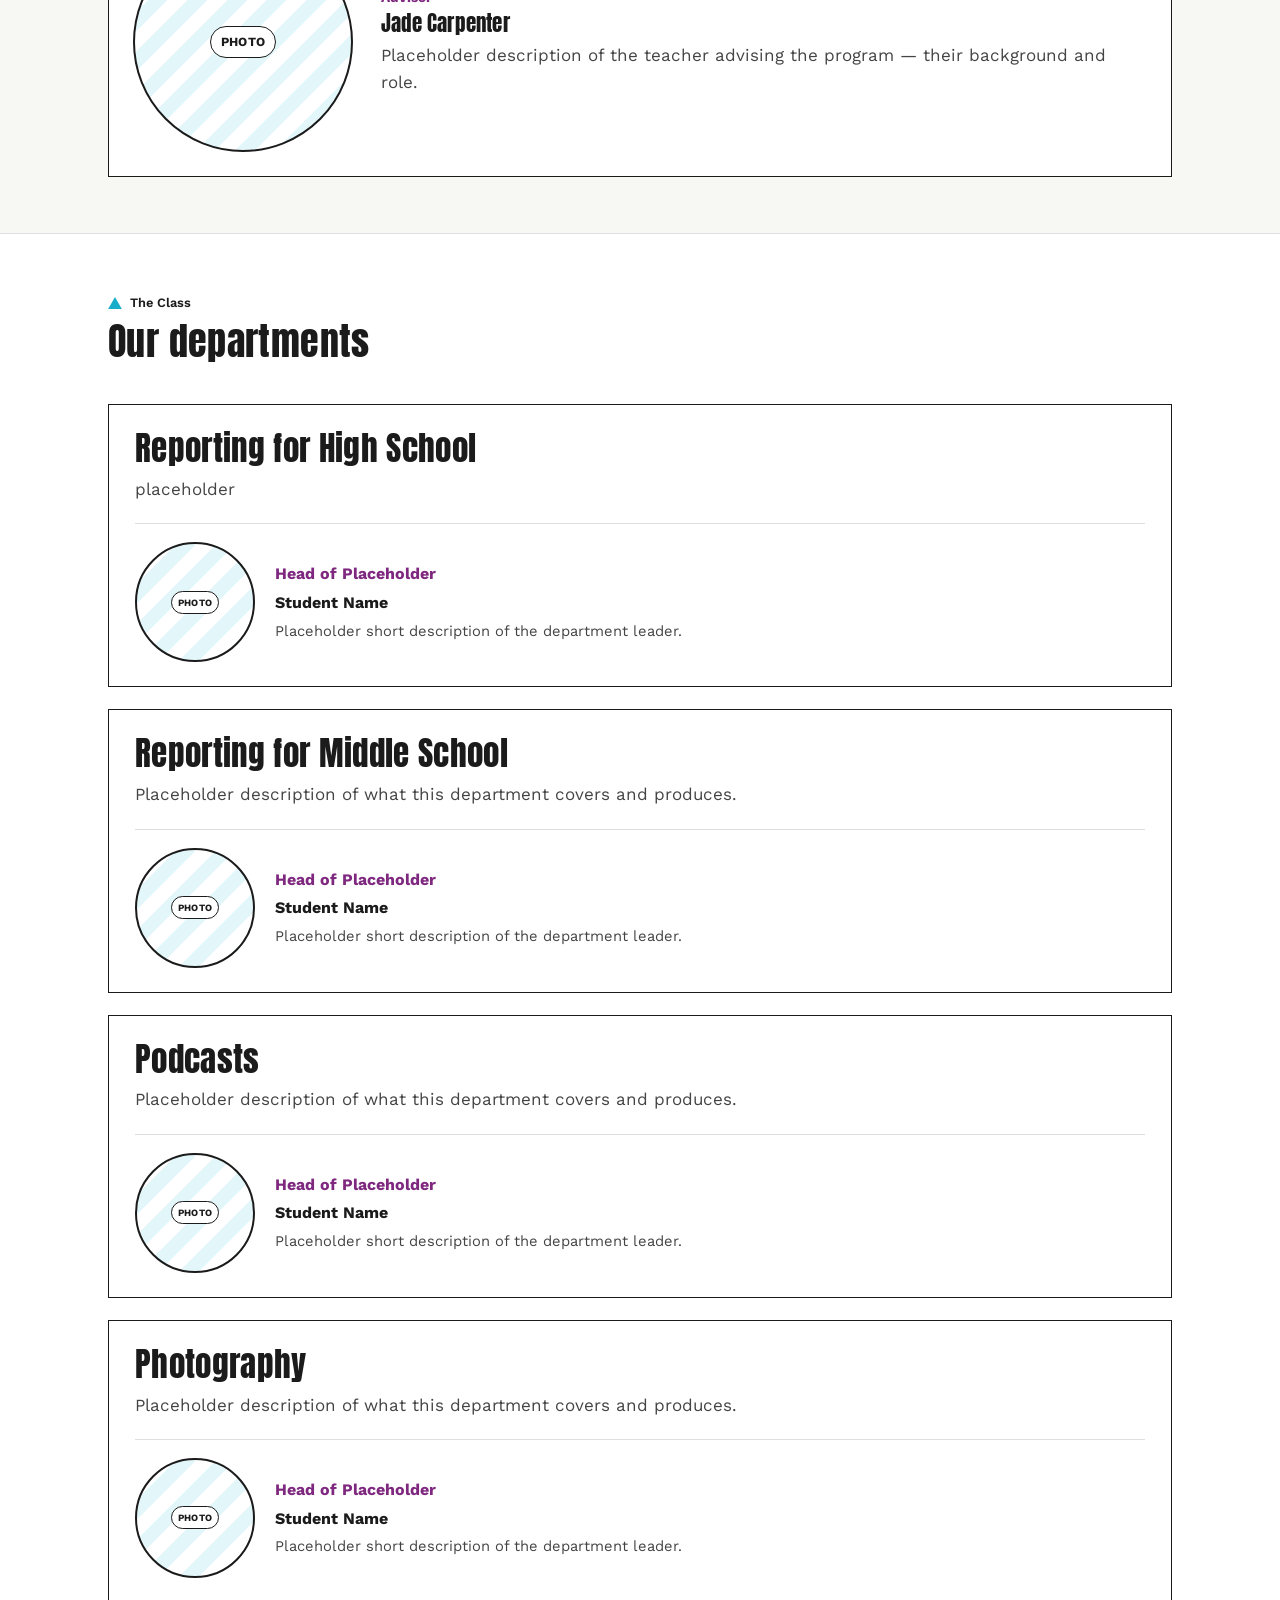
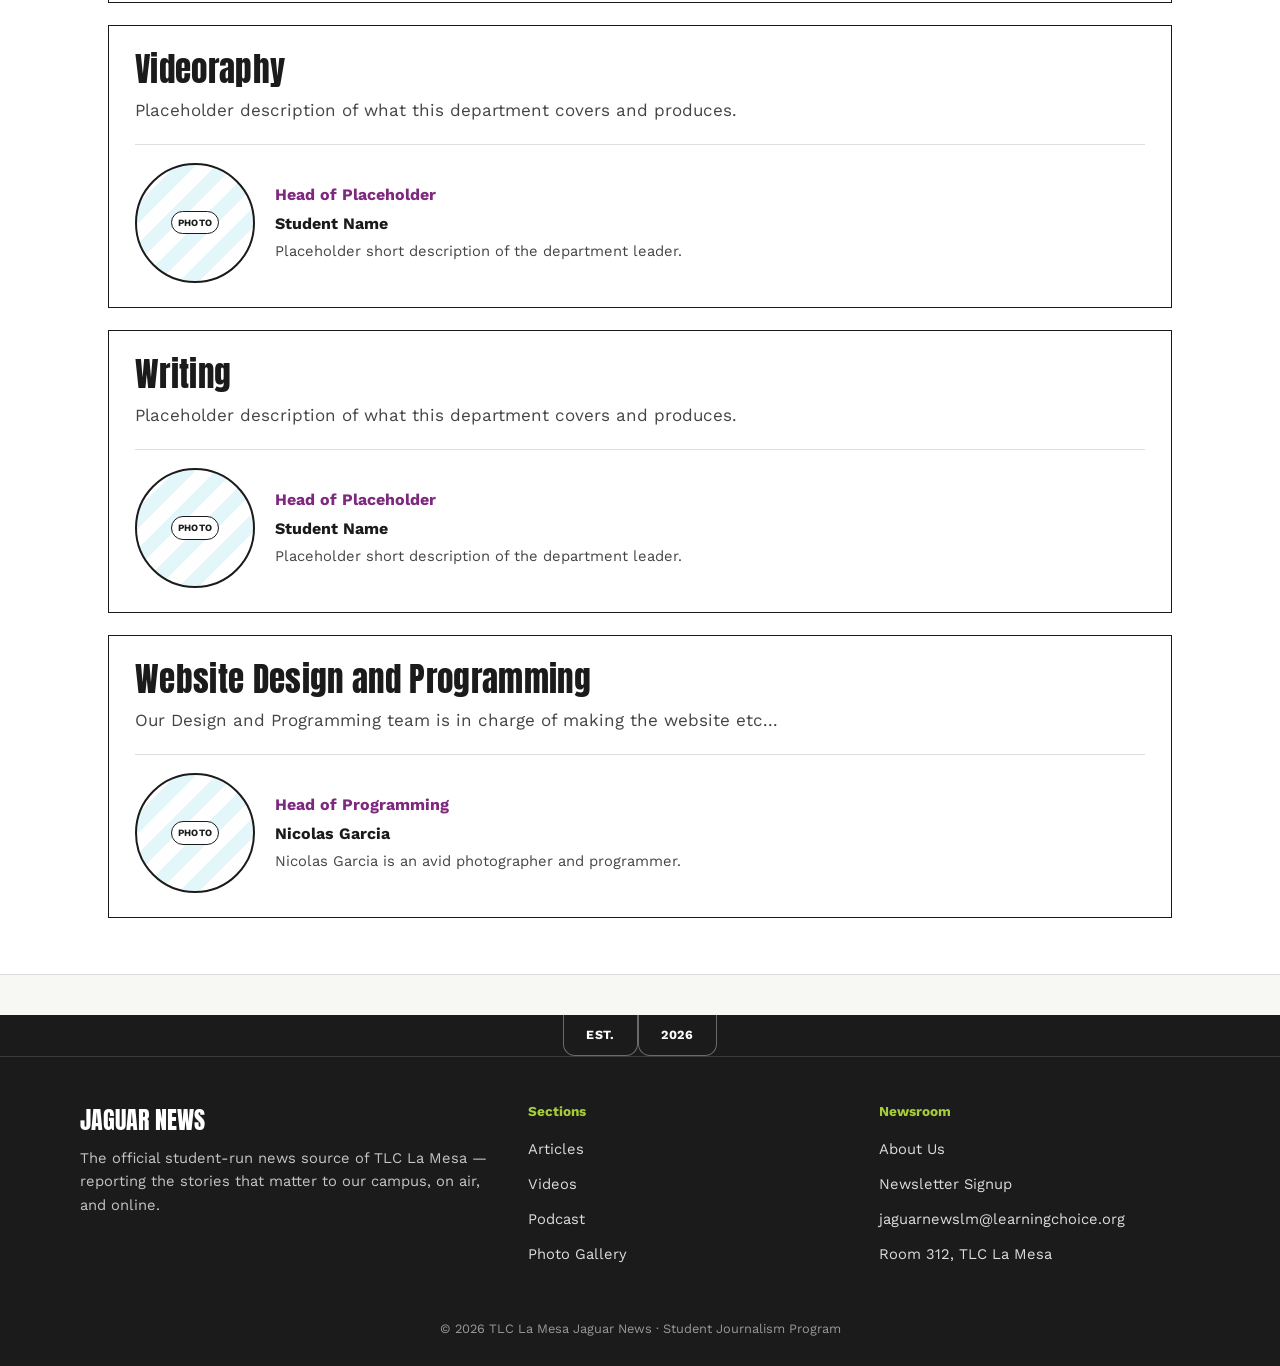
==== commit f9e99819: "Update about.html" ====
--- a/about.html
+++ b/about.html
@@ -194,7 +194,7 @@
     <div class="wrap foot-main">
       <div>
         <div class="name">JAGUAR NEWS</div>
-        <p>The official student-run news source of TLC La Mesa — reporting the stories that matter to our campus, in print, on air, and online. [Placeholder mission text — edit me.]</p>
+        <p>The official student-run news source of TLC La Mesa — reporting the stories that matter to our campus, on air, and online.</p>
       </div>
       <div>
         <h4>Sections</h4>
@@ -210,7 +210,7 @@
         <ul>
           <li><a href="about.html">About Us</a></li>
           <li><a href="newsletter.html">Newsletter Signup</a></li>
-          <li><a href="mailto:JaguarNewsLM@learningchoice.org">JaguarNewsLM@learningchoice.org</a></li>
+          <li><a href="mailto:jaguarnewslm@learningchoice.org">jaguarnewslm@learningchoice.org</a></li>
           <li><a href="#">Room 312, TLC La Mesa</a></li>
         </ul>
       </div>
